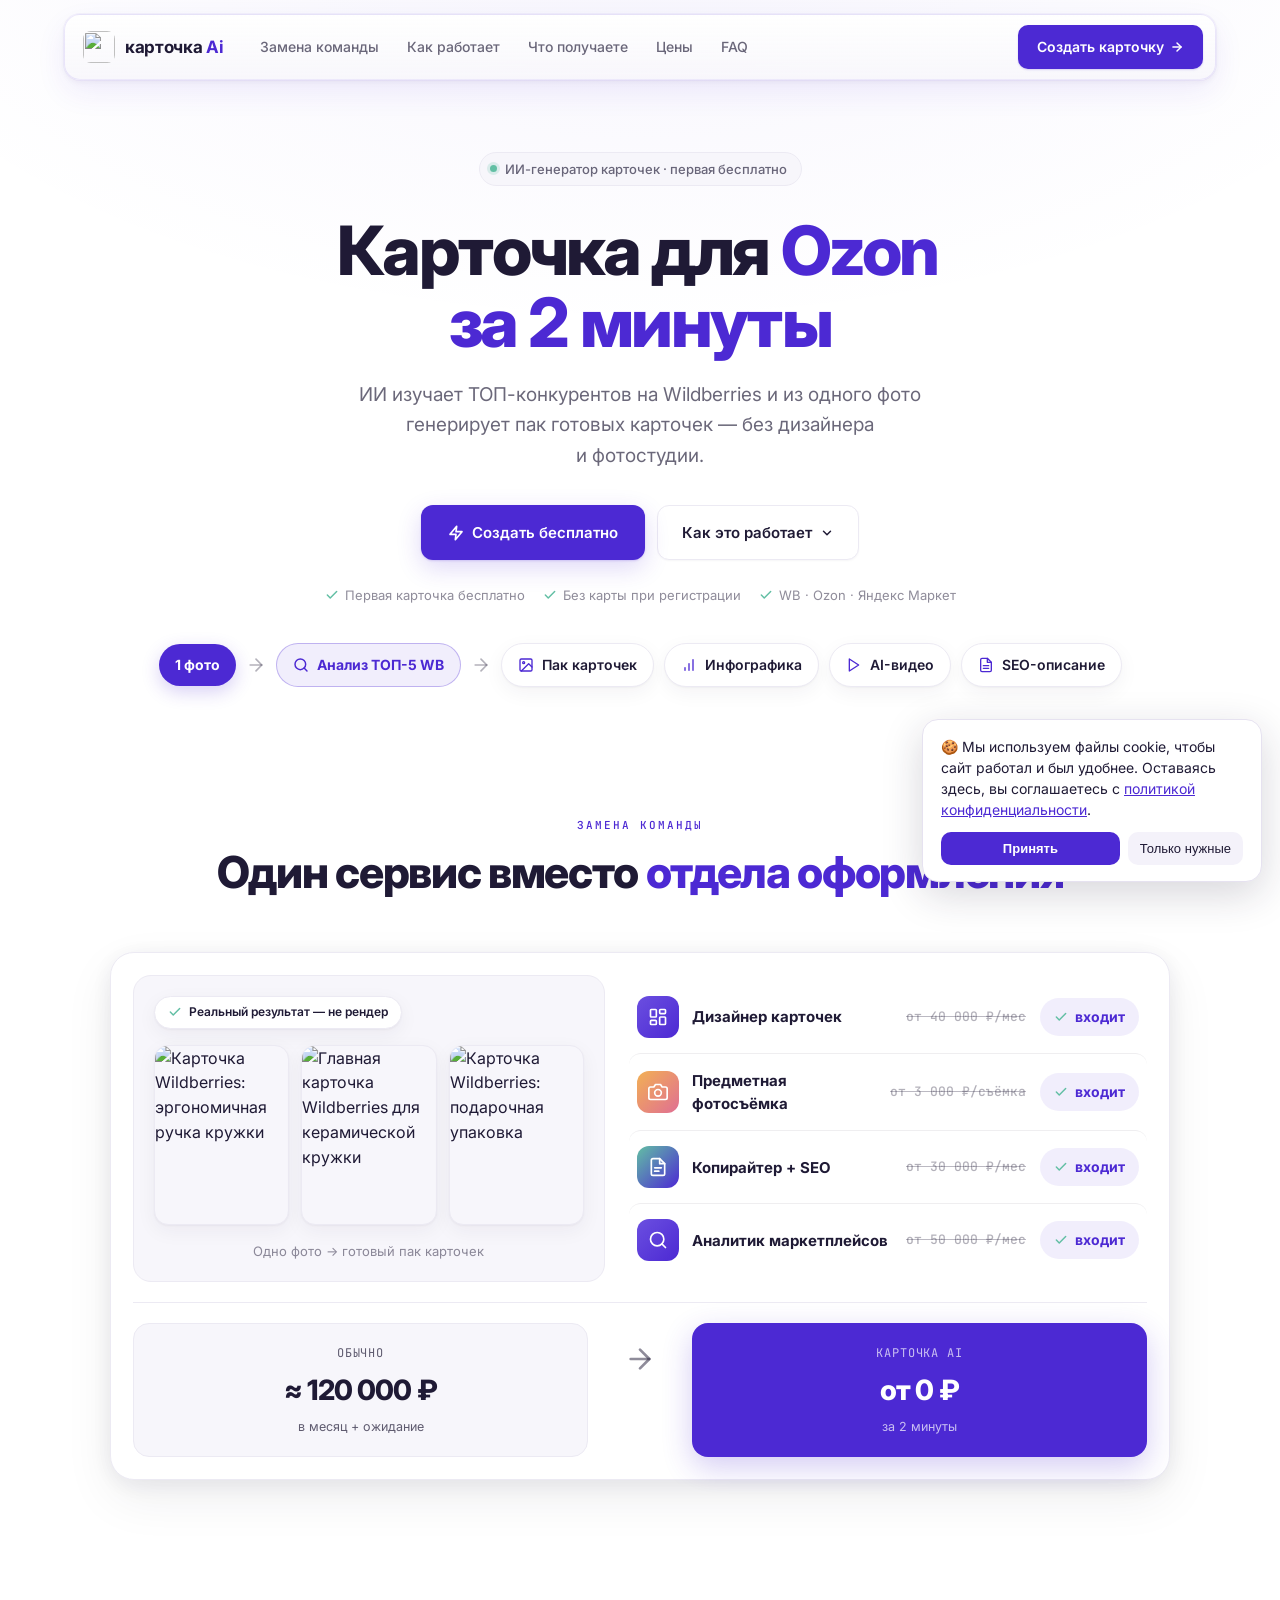
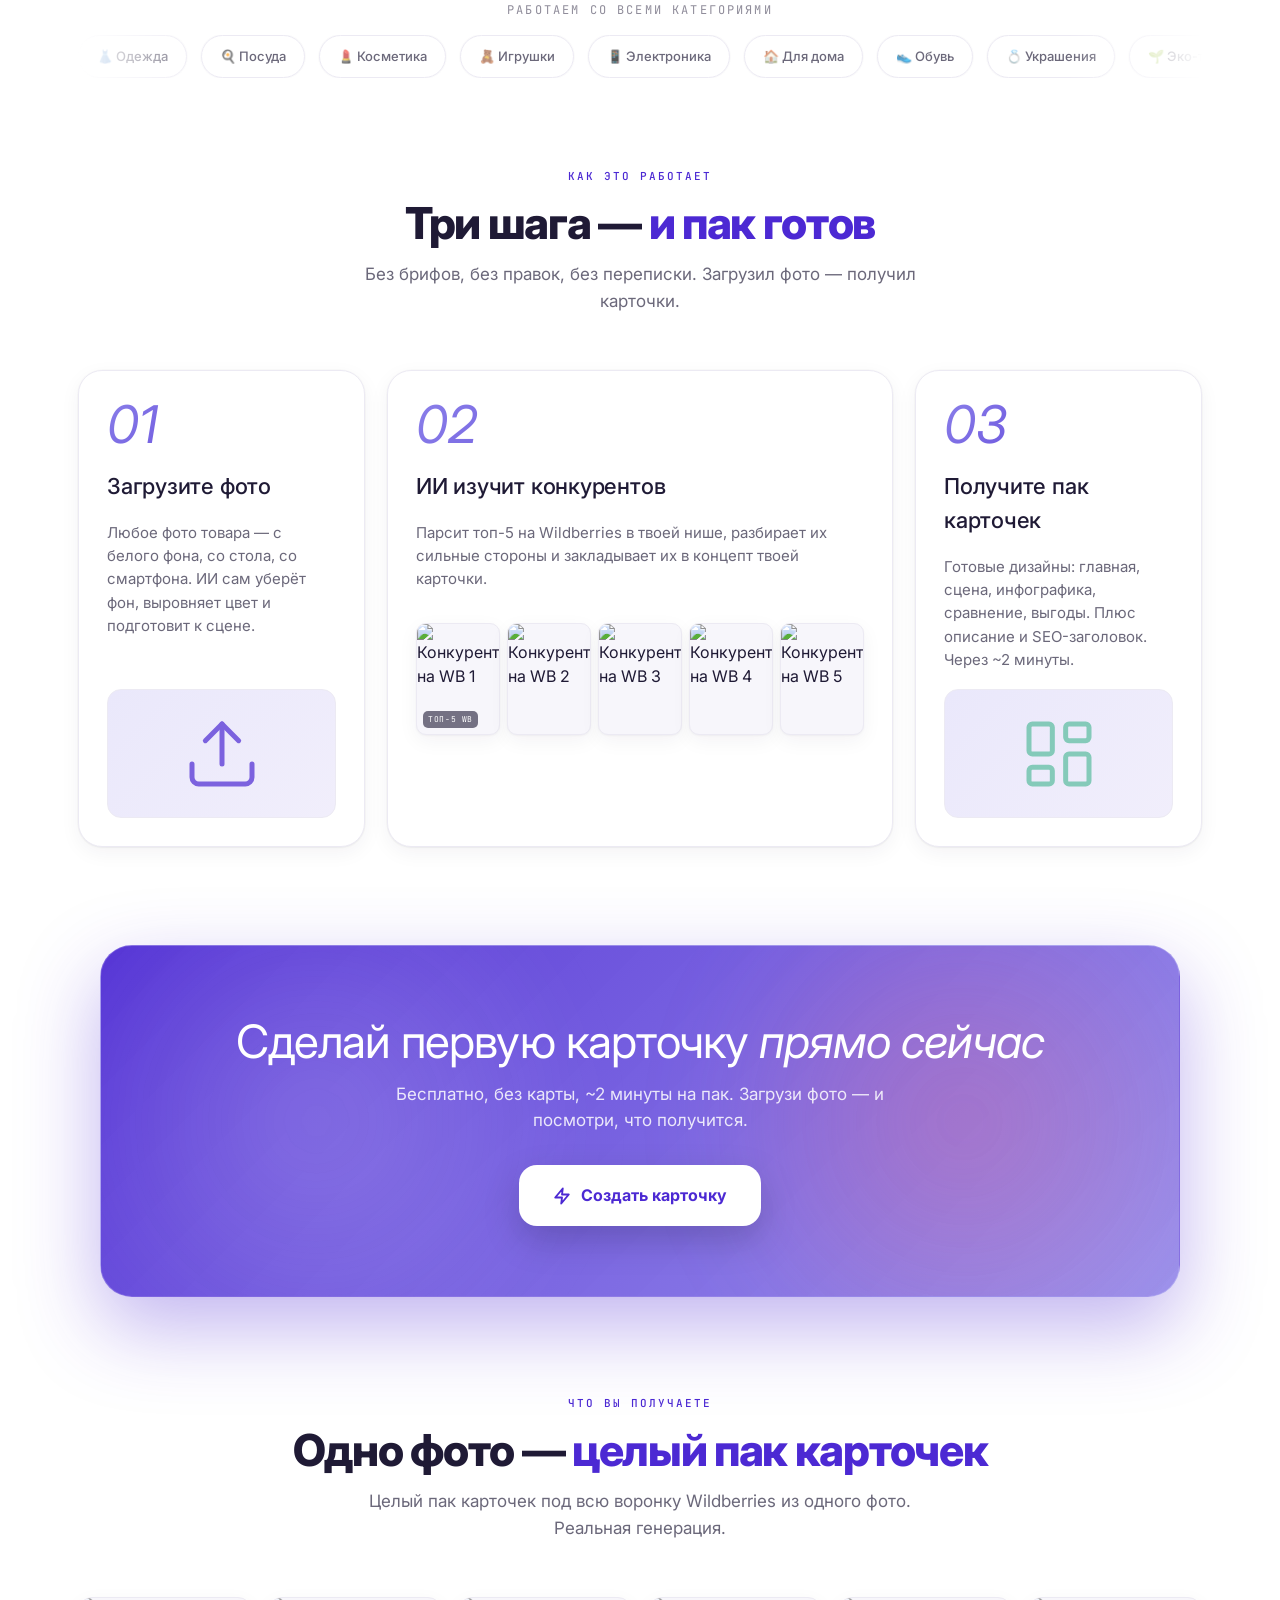
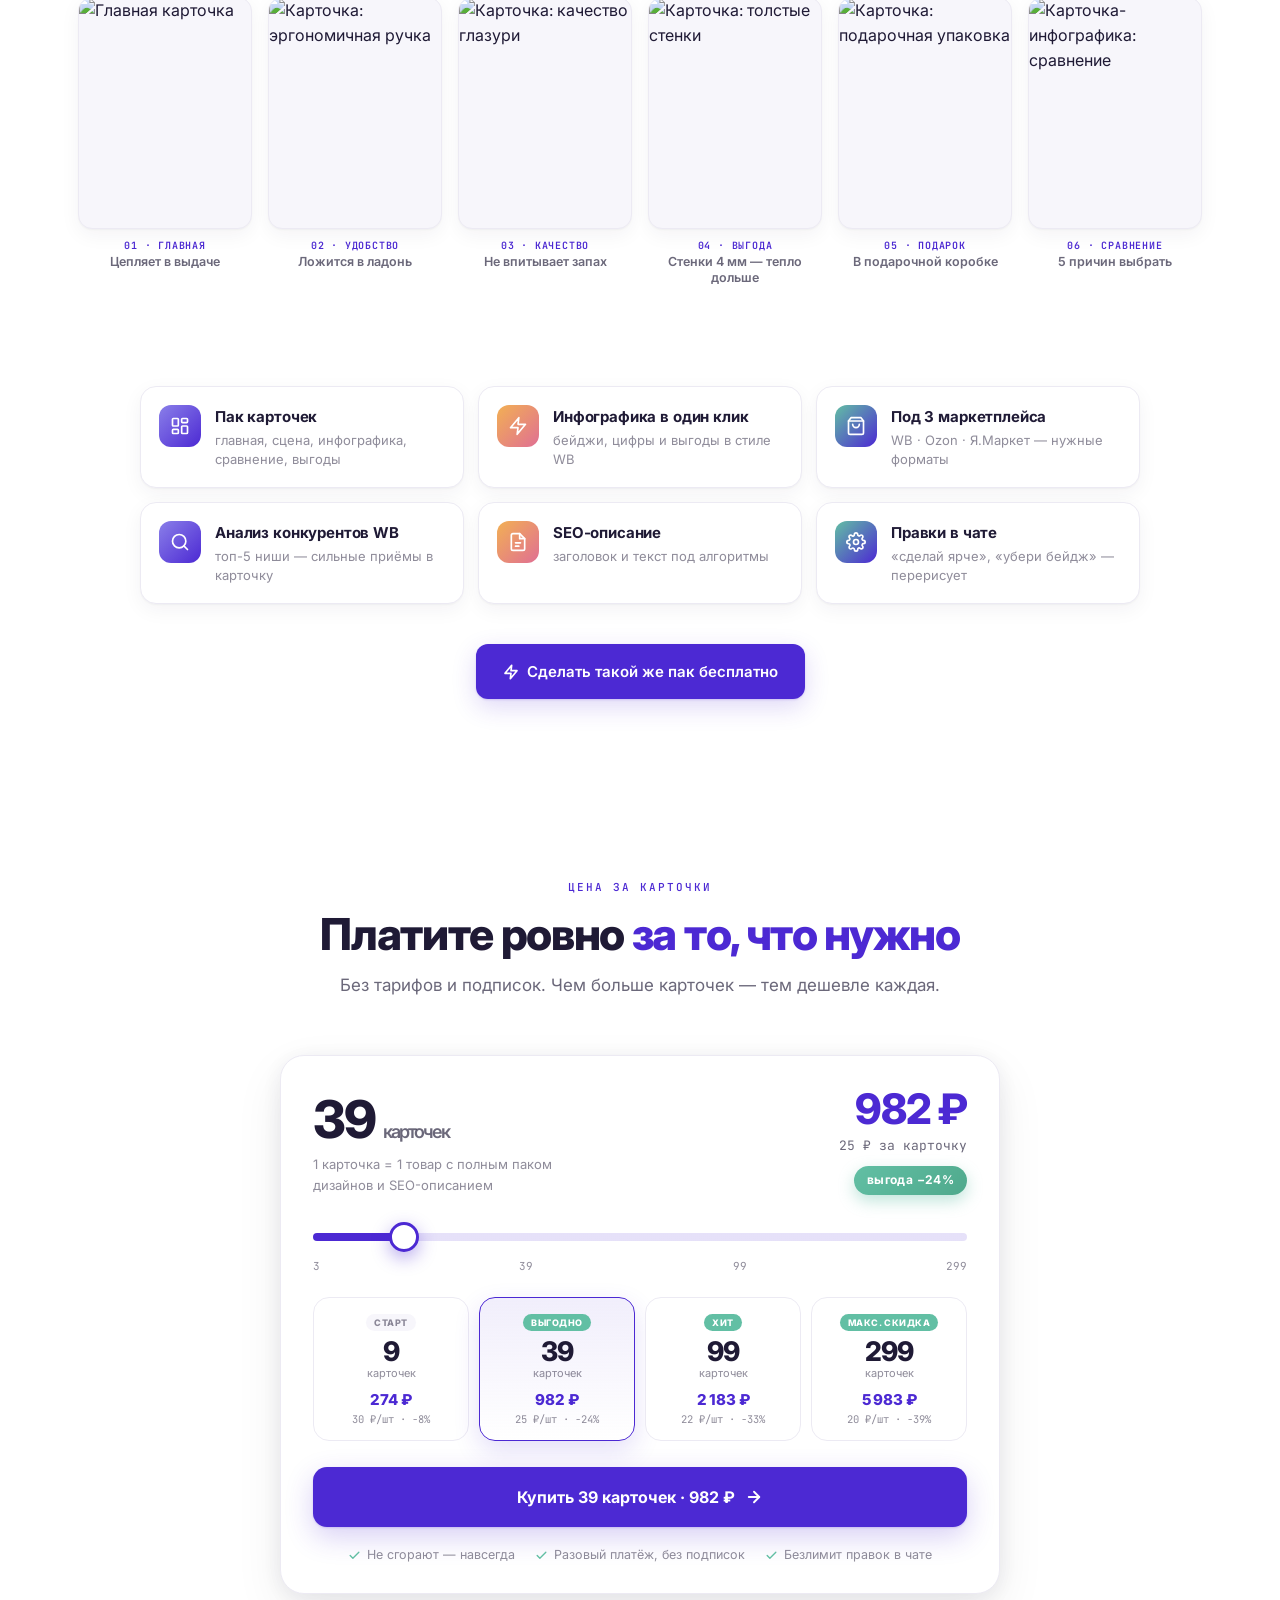
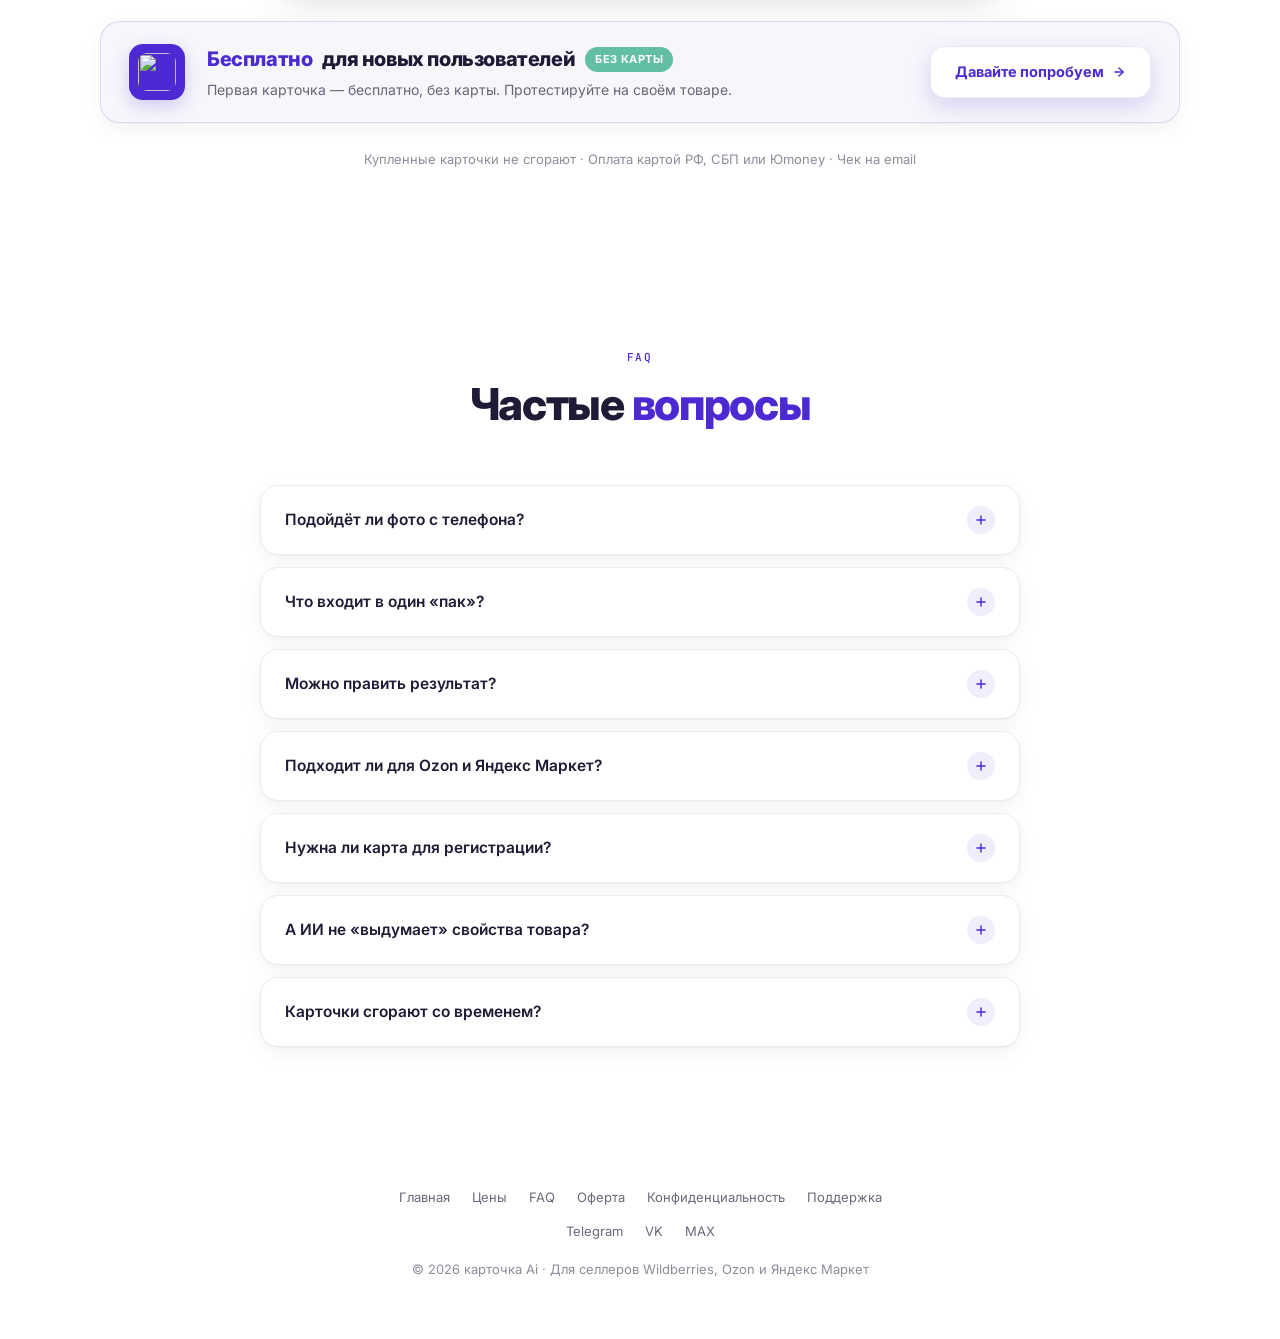
==== site/static/landing.html @ 29c5df1d "карточка Ai — AI-генератор карточек для маркетплейсов Портфолио-версия: FastAPI-бэкенд, LLM-конвейер" ====
﻿<!DOCTYPE html>
<html lang="ru">
<head>
<meta charset="UTF-8">
<meta name="viewport" content="width=device-width, initial-scale=1.0, viewport-fit=cover">
<meta name="theme-color" content="#4C29D3">
<meta name="format-detection" content="telephone=no">

<title>карточка Ai — карточки Wildberries, Ozon и Я.Маркет за 2 минуты | ИИ-генератор</title>
<meta name="description" content="ИИ-генератор карточек товаров для Wildberries, Ozon и Яндекс Маркет. Загрузите фото — получите пак готовых дизайнов с инфографикой, AI-видео и SEO-описанием. Первая бесплатно, без карты.">
<meta name="keywords" content="карточка товара wildberries, генератор карточек wb, ии для маркетплейса, инфографика wildberries, ai карточки ozon, дизайн карточек товара, нейросеть для селлеров, контент для wildberries">
<meta name="author" content="карточка Ai">
<meta name="robots" content="index, follow, max-image-preview:large">
<link rel="canonical" href="https://kartochka.ai/landing">

<!-- Open Graph -->
<meta property="og:type" content="website">
<meta property="og:site_name" content="карточка Ai">
<meta property="og:title" content="Карточки Wildberries за 2 минуты — ИИ-генератор">
<meta property="og:description" content="Загрузите фото товара — получите пак готовых карточек с инфографикой, AI-видео и SEO-описанием. Первая бесплатно.">
<meta property="og:url" content="https://kartochka.ai/landing">
<meta property="og:image" content="https://kartochka.ai/static/og-cover.png">
<meta property="og:image:width" content="1200">
<meta property="og:image:height" content="630">
<meta property="og:locale" content="ru_RU">

<!-- Превью ссылок в Telegram / VK / MAX берётся из Open Graph (выше) -->
<meta property="og:image:alt" content="карточка Ai — карточки для Wildberries за 2 минуты">
<meta name="vk:image" content="https://kartochka.ai/static/og-cover.png">

<!-- Favicon (inline SVG, без отдельного файла) -->
<link rel="icon" type="image/png" href="/static/assets/favicon.png"><link rel="shortcut icon" href="/static/assets/favicon.ico"><link rel="apple-touch-icon" href="/static/assets/logo.png">
<link rel="manifest" href="/static/manifest.json">
<meta name="apple-mobile-web-app-capable" content="yes">
<meta name="apple-mobile-web-app-status-bar-style" content="default">
<meta name="apple-mobile-web-app-title" content="карточка Ai">
<meta name="mobile-web-app-capable" content="yes">

<!-- Schema.org SoftwareApplication -->
<script type="application/ld+json">
{
  "@context": "https://schema.org",
  "@type": "SoftwareApplication",
  "name": "карточка Ai",
  "description": "ИИ-генератор карточек товаров для маркетплейсов Wildberries, Ozon, Яндекс Маркет. Из одного фото — пак готовых дизайнов с инфографикой, AI-видео и SEO-описанием.",
  "url": "https://kartochka.ai/landing",
  "applicationCategory": "BusinessApplication",
  "operatingSystem": "Web",
  "inLanguage": "ru-RU",
  "offers": [
    { "@type": "Offer", "name": "Первая бесплатно", "price": "0", "priceCurrency": "RUB", "description": "1 карточка бесплатно, без карты" },
    { "@type": "Offer", "name": "Карточки (от 10 шт)", "price": "300", "priceCurrency": "RUB", "description": "Произвольное число карточек, 30 ₽ за штуку, разовый платёж, не сгорают" },
    { "@type": "Offer", "name": "Карточки (от 300 шт)", "price": "6000", "priceCurrency": "RUB", "description": "Максимальная скидка — 20 ₽ за карточку, разовый платёж" }
  ],
  "aggregateRating": {
    "@type": "AggregateRating",
    "ratingValue": "4.8",
    "ratingCount": "453"
  }
}
</script>

<!-- Schema.org FAQPage -->
<script type="application/ld+json">
{
  "@context": "https://schema.org",
  "@type": "FAQPage",
  "mainEntity": [
    { "@type": "Question", "name": "Подойдёт ли фото с телефона?",
      "acceptedAnswer": { "@type": "Answer", "text": "Да. Снимок на стол или белый фон — самый частый сценарий. Студийная съёмка не нужна, ИИ сам уберёт фон и подготовит товар к сцене." } },
    { "@type": "Question", "name": "Что входит в один пак?",
      "acceptedAnswer": { "@type": "Answer", "text": "Готовый пак карточек (главная, сцена, инфографика, сравнение, выгоды) + SEO-заголовок + описание под Wildberries." } },
    { "@type": "Question", "name": "Можно править результат?",
      "acceptedAnswer": { "@type": "Answer", "text": "Да, прямо в чате и бесплатно. «Сделай ярче», «измени слоган», «убери бейдж» — бот перегенерирует карточку. Правки не списывают баланс." } },
    { "@type": "Question", "name": "Подходит ли для Ozon и Яндекс Маркет?",
      "acceptedAnswer": { "@type": "Answer", "text": "Да. Размер карточек универсальный (1080×1440), Ozon и Я.Маркет принимают тот же формат. Описание адаптируется под маркетплейс." } },
    { "@type": "Question", "name": "Нужна ли карта для регистрации?",
      "acceptedAnswer": { "@type": "Answer", "text": "Нет. Первая карточка бесплатно — только email. Карта понадобится, только если решите докупить карточки." } },
    { "@type": "Question", "name": "А ИИ не выдумает свойства товара?",
      "acceptedAnswer": { "@type": "Answer", "text": "Нет. По умолчанию мы используем только то, что вы указали (материал, объём, размер). Если хочется — добавьте описание текстом." } },
    { "@type": "Question", "name": "Есть ли подписка и автосписания?",
      "acceptedAnswer": { "@type": "Answer", "text": "Нет. Только разовые покупки карточек — без подписок и автосписаний. Купленные карточки не сгорают и остаются навсегда." } }
  ]
}
</script>

<!-- Schema.org Organization + WebSite -->
<script type="application/ld+json">
{
  "@context": "https://schema.org",
  "@type": "Organization",
  "name": "карточка Ai",
  "url": "https://kartochka.ai/",
  "logo": "https://kartochka.ai/static/assets/logo.png",
  "description": "ИИ-генератор карточек товаров для маркетплейсов Wildberries, Ozon и Яндекс Маркет.",
  "sameAs": ["https://t.me/kartochka_ai", "https://vk.com/kartochka_ai", "https://max.ru/kartochka_ai"]
}
</script>
<script type="application/ld+json">
{
  "@context": "https://schema.org",
  "@type": "WebSite",
  "name": "карточка Ai",
  "url": "https://kartochka.ai/",
  "inLanguage": "ru-RU",
  "potentialAction": {
    "@type": "SearchAction",
    "target": "https://kartochka.ai/?q={search_term_string}",
    "query-input": "required name=search_term_string"
  }
}
</script>
<script type="application/ld+json">
{
  "@context": "https://schema.org",
  "@type": "BreadcrumbList",
  "itemListElement": [
    { "@type": "ListItem", "position": 1, "name": "Главная", "item": "https://kartochka.ai/" },
    { "@type": "ListItem", "position": 2, "name": "О сервисе и цены", "item": "https://kartochka.ai/landing" }
  ]
}
</script>

<link rel="preconnect" href="https://fonts.googleapis.com">
<link rel="preconnect" href="https://fonts.gstatic.com" crossorigin>
<link href="https://fonts.googleapis.com/css2?family=Fraunces:ital,wght@0,400;0,500;0,600;1,400;1,500&family=Inter:wght@400;500;600;700;800&family=JetBrains+Mono:wght@400;500&display=swap" rel="stylesheet">
<style>
  :root {
    /* Clean minimal foundation — white canvas, violet brand kept as accent only */
    --bg-base: #FFFFFF;
    --bg-soft: #F7F6FB;          /* alternating section tint */
    --c-violet-deep: #4C29D3;
    --c-violet-soft: #8A7FE9;
    --c-rose: #E06F93;
    --c-mint: #62BFA4;
    --c-amber: #F2B054;

    /* "glass-*" tokens kept by name so existing rules still resolve,
       but now they are clean opaque surfaces on a white page */
    --glass-1: #F7F6FB;
    --glass-2: #FFFFFF;
    --glass-3: #FFFFFF;
    --glass-4: #FFFFFF;
    --glass-border: #ECEAF3;
    --glass-border-bright: #E3E0EE;

    --text: #1F1A35;
    --text-muted: rgba(31, 26, 53, 0.66);
    --text-dim: rgba(31, 26, 53, 0.50);
    --text-very-dim: rgba(31, 26, 53, 0.34);

    --accent: #4C29D3;
    --accent-bright: #6B4FE0;
    --accent-soft: #8A7FE9;
    --accent-glass: rgba(76, 41, 211, 0.08);

    /* Tight, neutral shadows — no glassy inner glow */
    --shadow-glass: 0 1px 2px rgba(31, 26, 53, 0.04), 0 6px 20px rgba(31, 26, 53, 0.05);
    --shadow-glass-strong: 0 4px 24px rgba(31, 26, 53, 0.08), 0 18px 50px rgba(31, 26, 53, 0.07);
    --inner-light: 0 0 0 1px rgba(31, 26, 53, 0.02);

    --font-display: 'Inter', system-ui, -apple-system, sans-serif;
    --font-body: 'Inter', system-ui, -apple-system, sans-serif;
    --font-mono: 'JetBrains Mono', ui-monospace, monospace;
  }

  * { box-sizing: border-box; margin: 0; padding: 0; }

  html { scroll-behavior: smooth; }

  body {
    background: var(--bg-base);
    color: var(--text);
    font-family: var(--font-body);
    font-size: 16px;
    line-height: 1.55;
    -webkit-font-smoothing: antialiased;
    overflow-x: hidden;
  }

  /* ============ Decorative blobs (same as app) ============ */
  .bg-canvas {
    position: fixed; inset: 0; z-index: 0; overflow: hidden; pointer-events: none;
    background:
      radial-gradient(ellipse 1200px 600px at 50% -10%, rgba(76, 41, 211, 0.05) 0%, transparent 70%),
      var(--bg-base);
  }
  /* Decorative blobs removed for the clean minimal look */
  .blob { display: none; }

  @keyframes float1 { 0%,100%{transform:translate(0,0) scale(1);} 50%{transform:translate(80px,60px) scale(1.1);} }
  @keyframes float2 { 0%,100%{transform:translate(0,0) scale(1);} 50%{transform:translate(-60px,80px) scale(0.95);} }
  @keyframes float3 { 0%,100%{transform:translate(0,0) scale(1);} 50%{transform:translate(-100px,-60px) scale(1.05);} }
  @keyframes float4 { 0%,100%{transform:translate(0,0) scale(1);} 50%{transform:translate(70px,-50px) scale(1.1);} }
  @keyframes float5 { 0%,100%{transform:translate(0,0) scale(1);} 50%{transform:translate(-50px,70px) scale(0.9);} }

  /* ============ Layout primitives ============ */
  .wrap { position: relative; z-index: 2; }
  .container { max-width: 1180px; margin: 0 auto; padding: 0 28px; }

  /* ============ Nav ============ */
  .nav {
    position: sticky; top: 14px; z-index: 50;
    margin: 14px auto 0; max-width: 1180px; padding: 0 14px;
    transition: top 240ms ease;
  }
  .nav-inner {
    background: linear-gradient(180deg, rgba(255,255,255,0.92), rgba(247,246,251,0.86));
    backdrop-filter: blur(18px) saturate(170%);
    -webkit-backdrop-filter: blur(18px) saturate(170%);
    border: 1px solid rgba(76, 41, 211, 0.10);
    border-radius: 16px;
    padding: 10px 12px 10px 18px;
    display: flex; align-items: center; gap: 16px;
    position: relative;
    box-shadow:
      0 0 0 1px rgba(76, 41, 211, 0.04),
      0 2px 6px rgba(31, 26, 53, 0.05),
      0 12px 30px rgba(76, 41, 211, 0.08);
    transition: box-shadow 240ms ease, background 240ms ease, border-color 240ms ease;
  }
  /* Уплотнение при скролле — хедер становится заметнее */
  .nav.scrolled { top: 10px; }
  .nav.scrolled .nav-inner {
    background: rgba(255, 255, 255, 0.94);
    border-color: rgba(76, 41, 211, 0.14);
    box-shadow:
      0 0 0 1px rgba(76, 41, 211, 0.05),
      0 4px 10px rgba(31, 26, 53, 0.07),
      0 16px 40px rgba(76, 41, 211, 0.12);
  }
  .nav-logo {
    font-family: var(--font-display);
    font-size: 17px; font-weight: 700;
    color: var(--text);
    letter-spacing: -0.02em;
  }
  .nav-logo em { font-style: normal; color: var(--accent); }
  .nav-links { display: flex; gap: 2px; margin-left: 8px; }
  .nav-link {
    padding: 8px 13px; border-radius: 9px;
    font-size: 14px; font-weight: 500; color: var(--text-muted);
    text-decoration: none; transition: all 160ms;
  }
  .nav-link:hover { color: var(--text); background: var(--bg-soft); }
  .nav-spacer { flex: 1; }
  .nav-cta {
    padding: 10px 18px; border-radius: 10px;
    background: var(--accent);
    color: white; font-weight: 600; font-size: 14px;
    text-decoration: none;
    border: 1px solid transparent;
    box-shadow: 0 1px 2px rgba(76, 41, 211, 0.20);
    transition: all 180ms;
    display: inline-flex; align-items: center; gap: 6px;
  }
  .nav-cta:hover { background: var(--accent-bright); transform: translateY(-1px); box-shadow: 0 6px 18px rgba(76, 41, 211, 0.28); }

  /* Бургер — только на мобиле */
  .nav-burger {
    display: none; flex: 0 0 auto;
    width: 40px; height: 40px; border-radius: 10px;
    background: #fff; border: 1px solid var(--glass-border);
    flex-direction: column; align-items: center; justify-content: center; gap: 4px;
    cursor: pointer; padding: 0;
  }
  .nav-burger span { display: block; width: 18px; height: 2px; border-radius: 2px; background: var(--text);
    transition: transform 220ms ease, opacity 180ms ease; }
  .nav.open .nav-burger span:nth-child(1) { transform: translateY(6px) rotate(45deg); }
  .nav.open .nav-burger span:nth-child(2) { opacity: 0; }
  .nav.open .nav-burger span:nth-child(3) { transform: translateY(-6px) rotate(-45deg); }

  @media (max-width: 860px) {
    .nav-burger { display: inline-flex; }
    .nav-links {
      position: absolute; top: calc(100% + 8px); left: 0; right: 0;
      flex-direction: column; gap: 2px; margin-left: 0;
      background: #fff; border: 1px solid var(--glass-border); border-radius: 14px;
      padding: 8px; box-shadow: var(--shadow-glass-strong);
      opacity: 0; visibility: hidden; transform: translateY(-8px);
      transition: opacity 180ms ease, transform 180ms ease, visibility 180ms ease;
    }
    .nav.open .nav-links { opacity: 1; visibility: visible; transform: translateY(0); }
    .nav-link { padding: 12px 14px; border-radius: 10px; font-size: 15px; }
    .nav-link:hover { background: var(--bg-soft); }
  }

  /* ============ Hero ============ */
  .hero {
    padding: 72px 0 40px;
    text-align: center;
  }
  .hero-eyebrow {
    display: inline-flex; align-items: center; gap: 8px;
    padding: 6px 14px 6px 10px; border-radius: 100px;
    background: var(--bg-soft); border: 1px solid var(--glass-border);
    font-size: 13px; font-weight: 500;
    color: var(--text-muted);
    letter-spacing: 0; text-transform: none;
    margin-bottom: 28px;
  }
  .hero-eyebrow-dot {
    width: 7px; height: 7px; border-radius: 50%; background: var(--c-mint);
    box-shadow: 0 0 0 3px rgba(98, 191, 164, 0.20);
    animation: livePulse 1.6s ease-in-out infinite;
  }
  @keyframes livePulse {
    0%,100% { box-shadow: 0 0 0 3px rgba(98, 191, 164, 0.20); }
    50% { box-shadow: 0 0 0 6px rgba(98, 191, 164, 0.05); }
  }
  .hero-title {
    font-family: var(--font-display);
    font-weight: 800;
    font-size: clamp(38px, 5.5vw, 68px);
    line-height: 1.06;
    letter-spacing: -0.035em;
    color: var(--text);
    margin-bottom: 22px;
  }
  .hero-title em {
    font-style: normal;
    color: var(--accent);
  }
  .hero-sub {
    font-size: clamp(16px, 1.5vw, 19px);
    line-height: 1.6;
    color: var(--text-muted); max-width: 600px;
    margin: 0 auto 34px;
  }
  .hero-cta-row {
    display: flex; gap: 12px; justify-content: center; flex-wrap: wrap;
    margin-bottom: 24px;
  }
  .btn-primary {
    padding: 15px 26px; border-radius: 12px;
    background: var(--accent);
    color: white; font-weight: 600; font-size: 15px;
    text-decoration: none;
    border: 1px solid transparent;
    box-shadow: 0 1px 2px rgba(76, 41, 211, 0.18), 0 8px 24px rgba(76, 41, 211, 0.18);
    transition: all 180ms;
    display: inline-flex; align-items: center; gap: 8px;
  }
  .btn-primary:hover { background: var(--accent-bright); transform: translateY(-2px); box-shadow: 0 4px 8px rgba(76, 41, 211, 0.22), 0 14px 34px rgba(76, 41, 211, 0.26); }
  .btn-secondary {
    padding: 15px 24px; border-radius: 12px;
    background: #FFFFFF; color: var(--text);
    font-weight: 600; font-size: 15px;
    text-decoration: none;
    border: 1px solid var(--glass-border);
    box-shadow: 0 1px 2px rgba(31, 26, 53, 0.04);
    transition: all 180ms;
    display: inline-flex; align-items: center; gap: 8px;
  }
  .btn-secondary:hover { border-color: var(--glass-border-bright); background: var(--bg-soft); transform: translateY(-1px); }
  .hero-trust {
    font-size: 13px; color: var(--text-dim);
    display: inline-flex; align-items: center; gap: 18px; flex-wrap: wrap; justify-content: center;
  }
  .hero-trust-item { display: inline-flex; align-items: center; gap: 6px; }
  .hero-trust-item svg { color: var(--c-mint); }

  /* Hero deliverables — инфографика «1 фото → результаты» */
  .hero-deliver {
    margin-top: 34px;
    display: flex; flex-wrap: wrap; gap: 10px;
    align-items: center; justify-content: center;
  }
  .hd-photo {
    display: inline-flex; align-items: center;
    padding: 10px 16px; border-radius: 100px;
    background: var(--accent); color: #fff;
    font-size: 14px; font-weight: 700;
    box-shadow: 0 6px 18px rgba(76,41,211,0.22);
  }
  .hd-flow { color: var(--text-very-dim); flex: 0 0 auto; }
  .hd-chip {
    display: inline-flex; align-items: center; gap: 8px;
    padding: 10px 16px; border-radius: 100px;
    background: #fff; border: 1px solid var(--glass-border);
    box-shadow: var(--shadow-glass);
    font-size: 14px; font-weight: 600; color: var(--text);
  }
  .hd-chip svg { color: var(--accent); }
  /* Выделенный шаг — анализ конкурентов (ключевая фича) */
  .hd-step {
    display: inline-flex; align-items: center; gap: 8px;
    padding: 10px 16px; border-radius: 100px;
    background: var(--accent-glass); border: 1.5px solid rgba(76,41,211,0.30);
    color: var(--accent); font-size: 14px; font-weight: 700;
  }
  .hd-step svg { color: var(--accent); }
  @media (max-width: 620px) { .hd-flow { display: none; } }

  /* ============ Hero visual ============ */
  .hero-visual {
    margin-top: 56px; position: relative;
    max-width: 880px; margin-left: auto; margin-right: auto;
  }
  .hero-card-stack {
    position: relative;
    display: grid; grid-template-columns: repeat(3, 1fr); gap: 16px;
    padding: 22px;
    background: var(--glass-3);
    border: 1px solid var(--glass-border);
    border-radius: 28px;
    backdrop-filter: blur(24px) saturate(180%);
    box-shadow: var(--shadow-glass-strong), var(--inner-light);
  }
  .hero-card-mini {
    aspect-ratio: 3/4;
    border-radius: 16px;
    background: linear-gradient(135deg, rgba(255,255,255,0.6), rgba(255,255,255,0.25));
    border: 1px solid var(--glass-border);
    overflow: hidden; position: relative;
    display: flex; flex-direction: column; padding: 14px;
    box-shadow: var(--inner-light);
  }
  .hero-card-mini::before {
    content: ''; position: absolute; inset: 0;
    background: radial-gradient(circle at 50% 30%, rgba(138, 127, 233, 0.35), transparent 60%);
  }
  .hero-card-mini:nth-child(2)::before {
    background: radial-gradient(circle at 50% 30%, rgba(224, 111, 147, 0.32), transparent 60%);
  }
  .hero-card-mini:nth-child(3)::before {
    background: radial-gradient(circle at 50% 30%, rgba(98, 191, 164, 0.32), transparent 60%);
  }
  .hero-card-illust {
    flex: 1; display: flex; align-items: center; justify-content: center;
    position: relative; z-index: 1;
  }
  .hero-card-illust svg { width: 70%; height: auto; opacity: 0.9; }
  .hero-card-foot {
    position: relative; z-index: 1;
    display: flex; flex-direction: column; gap: 6px;
  }
  .hero-card-bar { height: 6px; border-radius: 3px; background: rgba(31, 26, 53, 0.18); }
  .hero-card-bar.short { width: 60%; }
  .hero-card-badge {
    position: absolute; top: 12px; right: 12px; z-index: 2;
    background: var(--accent); color: white;
    font-size: 9px; font-weight: 700; letter-spacing: 0.06em;
    padding: 3px 7px; border-radius: 6px;
    text-transform: uppercase;
  }

  /* ============ Section frame ============ */
  .section { padding: 90px 0; position: relative; }
  .section-head { text-align: center; margin-bottom: 56px; }
  .section-eyebrow {
    font-family: var(--font-mono);
    font-size: 11px; font-weight: 500;
    color: var(--accent); letter-spacing: 0.18em;
    text-transform: uppercase; margin-bottom: 14px;
  }
  .section-title {
    font-family: var(--font-display); font-weight: 800;
    font-size: clamp(28px, 3.6vw, 44px);
    letter-spacing: -0.03em; line-height: 1.1;
    color: var(--text);
  }
  .section-title em {
    font-style: normal;
    color: var(--accent);
  }
  .section-sub {
    margin-top: 14px; font-size: 17px; color: var(--text-muted);
    max-width: 620px; margin-left: auto; margin-right: auto;
  }

  /* ============ How it works (3 steps) ============ */
  .how-grid {
    display: grid; grid-template-columns: repeat(3, 1fr); gap: 22px;
  }
  @media (max-width: 880px) { .how-grid { grid-template-columns: 1fr; } }

  .how-card {
    background: var(--glass-3);
    border: 1px solid var(--glass-border);
    backdrop-filter: blur(24px) saturate(180%);
    border-radius: 24px;
    padding: 28px;
    box-shadow: var(--shadow-glass), var(--inner-light);
    transition: all 220ms;
    display: flex; flex-direction: column; gap: 18px;
  }
  .how-card:hover { transform: translateY(-3px); box-shadow: var(--shadow-glass-strong), var(--inner-light); }
  .how-card-num {
    font-family: var(--font-display); font-style: italic;
    font-size: 52px; line-height: 1; font-weight: 400;
    background: linear-gradient(135deg, var(--c-violet-soft), var(--c-violet-deep));
    -webkit-background-clip: text; background-clip: text; color: transparent;
  }
  .how-card-title {
    font-family: var(--font-display); font-weight: 500;
    font-size: 22px; color: var(--text);
    letter-spacing: -0.01em;
  }
  .how-card-text { font-size: 15px; color: var(--text-muted); line-height: 1.55; }
  .how-card-visual {
    margin-top: auto;
    aspect-ratio: 16/9;
    border-radius: 14px;
    background: linear-gradient(135deg, rgba(138, 127, 233, 0.18), rgba(76, 41, 211, 0.08));
    border: 1px solid var(--glass-border);
    display: flex; align-items: center; justify-content: center;
  }

  /* ============ Before/After gallery ============ */
  .ba-grid {
    display: grid; grid-template-columns: repeat(3, 1fr); gap: 22px;
  }
  @media (max-width: 880px) { .ba-grid { grid-template-columns: 1fr; } }

  .ba-card {
    background: var(--glass-3);
    border: 1px solid var(--glass-border);
    backdrop-filter: blur(24px);
    border-radius: 22px;
    overflow: hidden;
    box-shadow: var(--shadow-glass);
  }
  .ba-slider {
    position: relative; aspect-ratio: 4/5; overflow: hidden;
    cursor: ew-resize; user-select: none; touch-action: none;
  }
  .ba-side { position: absolute; inset: 0; display: flex; align-items: center; justify-content: center; }
  .ba-side-before {
    background: linear-gradient(135deg, #E0DDEC, #C9C4DB);
  }
  .ba-side-after {
    clip-path: inset(0 0 0 50%);
    transition: clip-path 50ms linear;
  }
  .ba-side-after.violet { background: linear-gradient(135deg, #8A7FE9, #4C29D3); }
  .ba-side-after.rose   { background: linear-gradient(135deg, #F2B054, #E06F93); }
  .ba-side-after.mint   { background: linear-gradient(135deg, #62BFA4, #4C29D3); }
  .ba-illust svg { width: 60%; height: auto; }
  .ba-divider {
    position: absolute; top: 0; bottom: 0; left: 50%;
    width: 2px; background: white; box-shadow: 0 0 0 1px rgba(76,41,211,0.25);
    transition: left 50ms linear;
    pointer-events: none;
  }
  .ba-handle {
    position: absolute; top: 50%; left: 50%;
    transform: translate(-50%, -50%);
    width: 40px; height: 40px; border-radius: 50%;
    background: white;
    border: 1px solid var(--glass-border);
    box-shadow: 0 6px 20px rgba(60,50,110,0.25);
    display: flex; align-items: center; justify-content: center;
    color: var(--accent);
    transition: left 50ms linear;
    pointer-events: none;
  }
  .ba-label {
    position: absolute; top: 12px;
    background: rgba(31, 26, 53, 0.55);
    color: white; padding: 4px 10px; border-radius: 8px;
    font-size: 11px; font-weight: 600;
    letter-spacing: 0.06em; text-transform: uppercase;
    backdrop-filter: blur(8px);
    pointer-events: none;
  }
  .ba-label-before { left: 12px; }
  .ba-label-after  { right: 12px; }
  .ba-foot {
    padding: 16px 18px;
    display: flex; justify-content: space-between; align-items: center;
    border-top: 1px solid rgba(60,50,110,0.06);
  }
  .ba-cat { font-size: 13px; font-weight: 600; color: var(--text); }
  .ba-time { font-size: 12px; color: var(--text-dim); font-family: var(--font-mono); }

  /* ============ Feature grid ============ */
  .feat-grid {
    display: grid; grid-template-columns: repeat(3, 1fr); gap: 22px;
  }
  @media (max-width: 880px) { .feat-grid { grid-template-columns: 1fr; } }

  .feat-card {
    background: var(--glass-3);
    border: 1px solid var(--glass-border);
    backdrop-filter: blur(24px);
    border-radius: 22px;
    padding: 30px;
    box-shadow: var(--shadow-glass), var(--inner-light);
    transition: all 220ms;
    position: relative; overflow: hidden;
  }
  .feat-card:hover { transform: translateY(-3px); box-shadow: var(--shadow-glass-strong), var(--inner-light); }
  .feat-card::before {
    content: ''; position: absolute; top: -40px; right: -40px;
    width: 140px; height: 140px; border-radius: 50%;
    filter: blur(40px); opacity: 0.5;
  }
  .feat-card.violet::before { background: var(--c-violet-soft); }
  .feat-card.rose::before   { background: var(--c-rose); }
  .feat-card.mint::before   { background: var(--c-mint); }
  .feat-icon {
    width: 52px; height: 52px; border-radius: 16px;
    display: inline-flex; align-items: center; justify-content: center;
    margin-bottom: 18px; position: relative; z-index: 1;
    color: white;
  }
  .feat-icon.violet { background: linear-gradient(135deg, var(--c-violet-soft), var(--c-violet-deep)); }
  .feat-icon.rose   { background: linear-gradient(135deg, var(--c-amber), var(--c-rose)); }
  .feat-icon.mint   { background: linear-gradient(135deg, var(--c-mint), var(--c-violet-deep)); }
  .feat-title {
    font-family: var(--font-display); font-weight: 500;
    font-size: 22px; letter-spacing: -0.01em;
    color: var(--text); margin-bottom: 10px;
    position: relative; z-index: 1;
  }
  .feat-text {
    font-size: 14.5px; color: var(--text-muted); line-height: 1.6;
    position: relative; z-index: 1;
  }
  .feat-tag {
    display: inline-flex; align-items: center; gap: 4px;
    margin-top: 14px;
    font-size: 11px; font-weight: 600;
    padding: 3px 10px; border-radius: 100px;
    background: var(--accent-glass); color: var(--accent);
    letter-spacing: 0.05em; text-transform: uppercase;
    position: relative; z-index: 1;
  }
  /* иллюстрация-баннер в шапке карточки возможностей */
  .feat-illust {
    position: relative; z-index: 1;
    margin: -30px -30px 22px;
    height: 132px;
    border-radius: 22px 22px 0 0;
    overflow: hidden;
    border-bottom: 1px solid var(--glass-border);
  }
  .feat-illust svg { width: 100%; height: 100%; display: block; }
  .feat-illust.violet { background: linear-gradient(135deg, rgba(138,127,233,0.22), rgba(76,41,211,0.06)); }
  .feat-illust.rose   { background: linear-gradient(135deg, rgba(242,176,84,0.18), rgba(224,111,147,0.14)); }
  .feat-illust.mint   { background: linear-gradient(135deg, rgba(98,191,164,0.22), rgba(76,41,211,0.06)); }
  .feat-card:hover .feat-illust svg { transform: translateY(-2px); transition: transform 300ms ease; }

  /* ============ Comparison (illustration-driven, minimal text) ============ */
  .cmpx { position: relative; max-width: 820px; margin: 0 auto;
    background: #FFFFFF; border: 1px solid var(--glass-border);
    border-radius: 24px; padding: 8px 28px 28px; box-shadow: var(--shadow-glass-strong);
    overflow: hidden; }
  .cmpx-grid { position: relative; z-index: 1; }
  .cmpx-head, .cmpx-row, .cmpx-foot { display: grid; grid-template-columns: 1fr 84px 1fr; align-items: center; gap: 10px; }
  .cmpx-head { padding: 18px 0 16px; border-bottom: 1px solid rgba(60,50,110,0.08); }
  .cmpx-h-them { text-align: right; font-weight: 700; font-size: 13px; color: var(--text-dim);
    text-transform: uppercase; letter-spacing: 0.06em; }
  .cmpx-h-us { font-weight: 800; font-size: 16px; letter-spacing: -0.01em; color: var(--accent); }
  .cmpx-h-vs { justify-self: center; width: 38px; height: 38px; border-radius: 50%;
    background: var(--bg-soft); border: 1px solid var(--glass-border); color: var(--text-dim);
    display: flex; align-items: center; justify-content: center; font-family: var(--font-body);
    font-style: normal; font-weight: 700; font-size: 13px; }
  .cmpx-row { padding: 16px 0; border-bottom: 1px solid rgba(60,50,110,0.06); }
  .cmpx-row:last-of-type { border-bottom: none; }
  .cmpx-them-v { text-align: right; font-size: 15px; color: var(--text-dim); text-decoration: line-through; text-decoration-color: rgba(31,26,53,0.22); }
  .cmpx-us-v { font-size: 16.5px; font-weight: 800; letter-spacing: -0.01em;
    display: flex; align-items: center; gap: 8px; color: var(--accent); }
  .cmpx-us-v .pill { color: #fff; font-size: 9.5px; font-weight: 800;
    background: var(--c-mint); padding: 2px 7px; border-radius: 100px; letter-spacing: 0.03em; }
  .cmpx-ic { justify-self: center; width: 48px; height: 48px; border-radius: 14px;
    background: var(--accent-glass);
    border: 1px solid rgba(76,41,211,0.12); color: var(--accent);
    display: flex; align-items: center; justify-content: center; }
  .cmpx-foot { margin-top: 14px; padding-top: 18px; border-top: 1px solid var(--glass-border); }
  .cmpx-foot .them { text-align: right; font-size: 12px; color: var(--text-dim); }
  .cmpx-foot .them b { display: block; font-family: var(--font-display); font-size: 21px; color: var(--text-dim); font-weight: 700; text-decoration: line-through; text-decoration-color: rgba(31,26,53,0.22); }
  .cmpx-foot .us { font-size: 12px; color: var(--text-muted); }
  .cmpx-foot .us b { display: block; font-family: var(--font-display); font-size: 24px; font-weight: 800; color: var(--accent); }
  /* иллюстрированная шапка: две контрастные сцены над колонками */
  .cmpx-hero { display: grid; grid-template-columns: 1fr 84px 1fr; align-items: center; gap: 10px; margin: 16px 0 2px; }
  .cmpx-scene { height: 120px; border-radius: 18px; overflow: hidden; border: 1px solid var(--glass-border);
    box-shadow: inset 0 1px 0 rgba(255,255,255,0.5); }
  .cmpx-scene svg { width: 100%; height: 100%; display: block; }
  .cmpx-scene.them { background: linear-gradient(135deg, rgba(120,116,140,0.16), rgba(90,88,110,0.05)); }
  .cmpx-scene.us { background: linear-gradient(135deg, rgba(138,127,233,0.22), rgba(224,111,147,0.12)); }
  @media (max-width: 560px) {
    .cmpx { padding: 6px 16px 20px; }
    .cmpx-head, .cmpx-row, .cmpx-foot, .cmpx-hero { grid-template-columns: 1fr 56px 1fr; }
    .cmpx-ic { width: 44px; height: 44px; border-radius: 13px; }
    .cmpx-them-v { font-size: 13px; } .cmpx-us-v { font-size: 14px; }
    .cmpx-scene { height: 92px; border-radius: 14px; }
  }

  /* ============ Pricing (4 paid tariffs + free banner below) ============ */
  .price-grid {
    display: grid; grid-template-columns: repeat(4, 1fr); gap: 16px;
    max-width: 1080px; margin: 0 auto;
    align-items: stretch;
  }
  @media (max-width: 1080px) { .price-grid { grid-template-columns: repeat(2, 1fr); gap: 16px; } }
  @media (max-width: 540px)  { .price-grid { grid-template-columns: 1fr; gap: 14px; } }

  /* Free banner — широкая плашка под платными */
  .free-banner {
    max-width: 1080px; margin: 28px auto 0;
    background: var(--bg-soft);
    border: 1px solid rgba(76, 41, 211, 0.14);
    border-radius: 20px;
    padding: 22px 28px;
    box-shadow: var(--shadow-glass);
    display: grid;
    grid-template-columns: auto 1fr auto;
    align-items: center;
    gap: 22px;
    position: relative;
    overflow: hidden;
  }
  .free-banner-icon {
    width: 56px; height: 56px;
    border-radius: 14px;
    background: var(--accent);
    color: white;
    display: flex; align-items: center; justify-content: center;
    box-shadow: 0 6px 18px rgba(76, 41, 211, 0.22);
    position: relative; z-index: 1; flex-shrink: 0;
  }
  .free-banner-content { position: relative; z-index: 1; min-width: 0; }
  .free-banner-title {
    font-family: var(--font-display); font-weight: 800;
    font-size: 20px; letter-spacing: -0.02em;
    color: var(--text); margin-bottom: 4px;
    display: flex; align-items: center; gap: 10px; flex-wrap: wrap;
  }
  .free-banner-title em {
    font-style: normal;
    color: var(--accent);
  }
  .free-banner-pill {
    font-size: 11px; font-weight: 700;
    padding: 4px 10px; border-radius: 100px;
    background: var(--c-mint); color: white;
    letter-spacing: 0.04em; text-transform: uppercase;
  }
  .free-banner-sub {
    font-size: 14px; color: var(--text-muted);
    line-height: 1.5;
  }
  .free-banner-btn {
    flex-shrink: 0; position: relative; z-index: 1;
    padding: 14px 24px; border-radius: 14px;
    background: white; color: var(--accent);
    font-weight: 700; font-size: 14.5px;
    text-decoration: none;
    border: 1px solid var(--glass-border);
    box-shadow: 0 8px 22px rgba(76, 41, 211, 0.18);
    transition: all 220ms cubic-bezier(0.22, 1, 0.36, 1);
    display: inline-flex; align-items: center; gap: 8px;
    white-space: nowrap;
  }
  .free-banner-btn:hover {
    transform: translateY(-2px);
    box-shadow: 0 12px 30px rgba(76, 41, 211, 0.28);
    color: var(--accent-bright);
  }
  .free-banner-btn svg { transition: transform 220ms; }
  .free-banner-btn:hover svg { transform: translateX(4px); }
  @media (max-width: 720px) {
    .free-banner { grid-template-columns: 1fr; text-align: center; gap: 14px; padding: 22px; }
    .free-banner-icon { margin: 0 auto; }
    .free-banner-title { justify-content: center; }
    .free-banner-btn { justify-self: center; }
  }

  .price-card {
    background: var(--glass-3);
    border: 1px solid var(--glass-border);
    backdrop-filter: blur(24px);
    border-radius: 22px;
    padding: 26px 22px;
    display: flex; flex-direction: column;
    box-shadow: var(--shadow-glass), var(--inner-light);
    position: relative;
    transition: all 280ms cubic-bezier(0.22, 1, 0.36, 1);
  }
  .price-card:hover {
    transform: translateY(-4px);
    box-shadow: var(--shadow-glass-strong), var(--inner-light);
  }
  .price-card.featured {
    background: linear-gradient(180deg, rgba(76, 41, 211, 0.96), rgba(60, 30, 180, 0.92));
    color: white; border: 1px solid rgba(255,255,255,0.2);
    box-shadow: 0 20px 60px rgba(76, 41, 211, 0.4);
    transform: translateY(-6px) scale(1.02);
    z-index: 2;
  }
  .price-card.featured:hover { transform: translateY(-10px) scale(1.02); }
  .price-card.featured .price-tagline,
  .price-card.featured .price-feat,
  .price-card.featured .price-period,
  .price-card.featured .price-note,
  .price-card.featured .price-count-note { color: rgba(255,255,255,0.82); }
  .price-card.featured .price-amount,
  .price-card.featured .price-name,
  .price-card.featured .price-count { color: white; }
  .price-card.featured .price-feat-check { color: #FFD66B; }
  .price-card.featured .price-count-row { background: rgba(255, 255, 255, 0.12); border-color: rgba(255,255,255,0.18); }

  .price-badge {
    position: absolute; top: -12px; left: 50%; transform: translateX(-50%);
    background: linear-gradient(135deg, var(--c-amber), var(--c-rose));
    color: white; font-weight: 700; font-size: 10px;
    padding: 5px 12px; border-radius: 100px;
    letter-spacing: 0.08em; text-transform: uppercase;
    box-shadow: 0 6px 18px rgba(224, 111, 147, 0.45);
    white-space: nowrap;
  }
  .price-name {
    font-family: var(--font-display); font-weight: 500;
    font-size: 22px; letter-spacing: -0.01em;
    color: var(--text); margin-bottom: 3px;
  }
  .price-tagline {
    font-size: 12px; color: var(--text-muted);
    margin-bottom: 16px;
    min-height: 32px; line-height: 1.35;
  }
  .price-amount-row { display: flex; align-items: baseline; gap: 4px; margin-bottom: 2px; flex-wrap: wrap; }
  .price-amount {
    font-family: var(--font-display); font-weight: 500;
    font-size: 36px; letter-spacing: -0.02em; color: var(--text);
    line-height: 1;
  }
  .price-period { font-size: 13px; color: var(--text-muted); }
  .price-note {
    font-size: 11px; color: var(--text-dim);
    margin-bottom: 14px;
    min-height: 16px;
  }
  /* Заметная плашка «X карточек» — главное число, на котором держится понимание */
  .price-count-row {
    margin-bottom: 16px;
    padding: 10px 12px;
    background: var(--accent-glass);
    border: 1px solid rgba(76, 41, 211, 0.18);
    border-radius: 12px;
    display: flex; flex-direction: column; gap: 2px;
  }
  .price-count {
    font-family: var(--font-display); font-weight: 500;
    font-size: 20px; letter-spacing: -0.01em;
    color: var(--accent);
    line-height: 1.1;
  }
  .price-count-note { font-size: 11px; color: var(--text-muted); }

  .price-feat-list { list-style: none; padding: 0; margin: 0 0 18px; display: flex; flex-direction: column; gap: 8px; flex: 1; }
  .price-feat {
    font-size: 12.5px; color: var(--text-muted);
    display: flex; align-items: flex-start; gap: 8px;
    line-height: 1.45;
  }
  .price-feat-check { color: var(--accent); flex-shrink: 0; margin-top: 2px; }

  .price-btn {
    padding: 12px 16px; border-radius: 12px;
    border: 1px solid var(--glass-border);
    background: var(--glass-2); color: var(--text);
    font-weight: 600; font-size: 13px;
    text-decoration: none; text-align: center;
    transition: all 200ms;
  }
  .price-btn:hover { background: var(--glass-4); transform: translateY(-1px); }
  .price-btn-primary {
    background: white; color: var(--accent);
    border-color: white;
  }
  .price-btn-primary:hover { background: rgba(255,255,255,0.92); }

  /* ============ FAQ ============ */
  .faq-list { max-width: 760px; margin: 0 auto; display: flex; flex-direction: column; gap: 12px; }
  .faq-item {
    background: var(--glass-3);
    border: 1px solid var(--glass-border);
    backdrop-filter: blur(20px);
    border-radius: 18px;
    overflow: hidden;
    box-shadow: var(--shadow-glass);
  }
  .faq-q {
    padding: 20px 24px;
    display: flex; align-items: center; justify-content: space-between;
    cursor: pointer; gap: 16px;
    font-weight: 600; font-size: 15.5px; color: var(--text);
    transition: background 180ms;
  }
  .faq-q:hover { background: var(--glass-1); }
  .faq-toggle {
    flex-shrink: 0; width: 28px; height: 28px;
    border-radius: 50%; background: var(--accent-glass); color: var(--accent);
    display: flex; align-items: center; justify-content: center;
    transition: transform 280ms cubic-bezier(0.4, 0, 0.2, 1);
  }
  .faq-item.open .faq-toggle { transform: rotate(45deg); }
  .faq-a {
    max-height: 0; overflow: hidden;
    transition: max-height 320ms cubic-bezier(0.4, 0, 0.2, 1);
  }
  .faq-a-inner {
    padding: 0 24px 22px;
    font-size: 14.5px; color: var(--text-muted); line-height: 1.6;
  }
  .faq-item.open .faq-a { max-height: 360px; }

  /* ============ Final CTA ============ */
  .final-cta {
    margin: 80px auto 0;
    max-width: 1080px;
    background: linear-gradient(135deg, rgba(76, 41, 211, 0.95), rgba(138, 127, 233, 0.85));
    border: 1px solid rgba(255,255,255,0.22);
    border-radius: 32px;
    padding: 70px 40px;
    text-align: center;
    color: white;
    box-shadow: 0 30px 80px rgba(76, 41, 211, 0.35);
    position: relative; overflow: hidden;
  }
  .final-cta::before {
    content: ''; position: absolute;
    top: -40%; left: -10%; width: 60%; height: 180%;
    background: radial-gradient(circle, rgba(255,255,255,0.18), transparent 60%);
    filter: blur(40px);
  }
  .final-cta::after {
    content: ''; position: absolute;
    bottom: -40%; right: -10%; width: 60%; height: 180%;
    background: radial-gradient(circle, rgba(224, 111, 147, 0.35), transparent 60%);
    filter: blur(40px);
  }
  .final-cta-content { position: relative; z-index: 2; }
  .final-cta-title {
    font-family: var(--font-display); font-weight: 400;
    font-size: clamp(30px, 4vw, 46px);
    line-height: 1.1; letter-spacing: -0.02em;
    margin-bottom: 14px;
  }
  .final-cta-title em { font-style: italic; }
  .final-cta-sub {
    font-size: 17px; opacity: 0.85;
    max-width: 520px; margin: 0 auto 32px;
  }
  .final-cta-btn {
    display: inline-flex; align-items: center; gap: 10px;
    padding: 18px 34px; border-radius: 18px;
    background: white; color: var(--accent);
    font-weight: 700; font-size: 16px;
    text-decoration: none;
    box-shadow: 0 14px 36px rgba(0,0,0,0.18);
    transition: all 200ms;
  }
  .final-cta-btn:hover { transform: translateY(-2px); box-shadow: 0 18px 44px rgba(0,0,0,0.22); }

  /* ============ Footer ============ */
  .footer {
    padding: 50px 0 60px;
    text-align: center;
    font-size: 13px; color: var(--text-dim);
  }
  .footer-row { display: flex; justify-content: center; gap: 22px; margin-bottom: 14px; flex-wrap: wrap; }
  .footer a { color: var(--text-muted); text-decoration: none; transition: color 180ms; }
  .footer a:hover { color: var(--accent); }

  /* ============================================
     ANIMATIONS — scroll reveal, shimmer, float, marquee, rotating word
     ============================================ */

  /* Scroll-reveal — стартовое состояние */
  [data-reveal] {
    opacity: 0;
    transform: translateY(28px);
    transition: opacity 760ms cubic-bezier(0.22, 1, 0.36, 1),
                transform 760ms cubic-bezier(0.22, 1, 0.36, 1);
    will-change: opacity, transform;
  }
  [data-reveal].in {
    opacity: 1;
    transform: translateY(0);
  }
  /* Поочерёдное появление детей через delay */
  [data-reveal-stagger] > * {
    opacity: 0;
    transform: translateY(24px);
    transition: opacity 700ms cubic-bezier(0.22, 1, 0.36, 1),
                transform 700ms cubic-bezier(0.22, 1, 0.36, 1);
  }
  [data-reveal-stagger].in > * { opacity: 1; transform: translateY(0); }
  [data-reveal-stagger].in > *:nth-child(1) { transition-delay: 0ms; }
  [data-reveal-stagger].in > *:nth-child(2) { transition-delay: 90ms; }
  [data-reveal-stagger].in > *:nth-child(3) { transition-delay: 180ms; }
  [data-reveal-stagger].in > *:nth-child(4) { transition-delay: 270ms; }
  [data-reveal-stagger].in > *:nth-child(5) { transition-delay: 360ms; }
  [data-reveal-stagger].in > *:nth-child(6) { transition-delay: 450ms; }

  @media (prefers-reduced-motion: reduce) {
    [data-reveal], [data-reveal-stagger] > * { opacity: 1 !important; transform: none !important; }
  }

  /* На мобиле reveal-анимации заметно ускоряем — 760ms + stagger 450ms
     ощущается как «контент грузится бесконечно». */
  @media (max-width: 760px) {
    [data-reveal] {
      transform: translateY(12px);
      transition: opacity 280ms ease-out, transform 280ms ease-out;
    }
    [data-reveal-stagger] > * {
      transform: translateY(10px);
      transition: opacity 260ms ease-out, transform 260ms ease-out;
    }
    [data-reveal-stagger].in > *:nth-child(1) { transition-delay: 0ms; }
    [data-reveal-stagger].in > *:nth-child(2) { transition-delay: 30ms; }
    [data-reveal-stagger].in > *:nth-child(3) { transition-delay: 60ms; }
    [data-reveal-stagger].in > *:nth-child(4) { transition-delay: 90ms; }
    [data-reveal-stagger].in > *:nth-child(5) { transition-delay: 120ms; }
    [data-reveal-stagger].in > *:nth-child(6) { transition-delay: 150ms; }
  }

  /* Shimmer на primary CTA */
  .btn-primary, .nav-cta, .final-cta-btn { position: relative; overflow: hidden; }
  .btn-primary::after, .nav-cta::after, .final-cta-btn::after {
    content: '';
    position: absolute; top: 0; left: -120%;
    width: 60%; height: 100%;
    background: linear-gradient(120deg,
      transparent 0%,
      rgba(255, 255, 255, 0.45) 50%,
      transparent 100%);
    transform: skewX(-20deg);
    animation: ctaShimmer 3.6s cubic-bezier(0.4, 0, 0.2, 1) infinite;
    pointer-events: none;
  }
  .final-cta-btn::after { background: linear-gradient(120deg, transparent 0%, rgba(76,41,211,0.18) 50%, transparent 100%); }
  @keyframes ctaShimmer {
    0%   { left: -120%; }
    55%  { left: 130%; }
    100% { left: 130%; }
  }

  /* Hero badge — лёгкая жизнь */
  .hero-eyebrow {
    animation: heroEyebrowIn 900ms cubic-bezier(0.22, 1, 0.36, 1) both;
  }
  @keyframes heroEyebrowIn {
    from { opacity: 0; transform: translateY(-8px); }
    to   { opacity: 1; transform: translateY(0); }
  }

  /* Hero title — мягкое появление */
  .hero-title { animation: heroTitleIn 900ms 80ms cubic-bezier(0.22, 1, 0.36, 1) both; }
  .hero-sub   { animation: heroTitleIn 900ms 220ms cubic-bezier(0.22, 1, 0.36, 1) both; }
  .hero-cta-row { animation: heroTitleIn 900ms 340ms cubic-bezier(0.22, 1, 0.36, 1) both; }
  .hero-trust { animation: heroTitleIn 900ms 460ms cubic-bezier(0.22, 1, 0.36, 1) both; }
  .hero-visual { animation: heroTitleIn 1100ms 580ms cubic-bezier(0.22, 1, 0.36, 1) both; }
  @keyframes heroTitleIn {
    from { opacity: 0; transform: translateY(20px); }
    to   { opacity: 1; transform: translateY(0); }
  }

  /* Hero italic gradient — анимированный отлив */
  .hero-title em, .final-cta-title em, .section-title em {
    background-size: 200% 200%;
    animation: gradShift 9s ease-in-out infinite;
  }
  @keyframes gradShift {
    0%, 100% { background-position: 0% 50%; }
    50%      { background-position: 100% 50%; }
  }

  /* Hero cards — плавающее покачивание */
  .hero-card-mini { animation: cardFloat 6s ease-in-out infinite; }
  .hero-card-mini:nth-child(1) { animation-delay: 0s; }
  .hero-card-mini:nth-child(2) { animation-delay: -2s; }
  .hero-card-mini:nth-child(3) { animation-delay: -4s; }
  @keyframes cardFloat {
    0%, 100% { transform: translateY(0) rotate(0deg); }
    50%      { transform: translateY(-10px) rotate(0.6deg); }
  }
  .hero-card-stack { transition: transform 600ms cubic-bezier(0.22, 1, 0.36, 1); }
  .hero-card-stack:hover { transform: translateY(-4px) scale(1.012); }

  /* Live-dot стал ярче — заметнее «453 продавца» */
  .hero-eyebrow strong { color: var(--text); font-weight: 700; }

  /* Tilt на hover для карточек (через CSS-переменные, обновляются из JS) */
  .how-card, .feat-card, .price-card, .ba-card {
    transform: perspective(900px)
               rotateX(var(--tilt-x, 0deg))
               rotateY(var(--tilt-y, 0deg))
               translateY(var(--tilt-lift, 0px));
    transition: transform 300ms cubic-bezier(0.22, 1, 0.36, 1),
                box-shadow 300ms;
  }

  /* Rotating word в hero — «для Wildberries / Ozon / Я.Маркет» */
  .rotating-word {
    position: relative;
    display: inline-block;
    vertical-align: bottom;
    white-space: nowrap;
    padding-right: 0.08em;
  }
  .rotating-word > span {
    position: absolute;              /* неактивные слова не резервируют ширину */
    left: 0; top: 0;
    opacity: 0;
    transform: translateY(0.4em);
    filter: blur(8px);
    transition: opacity 460ms ease,
                transform 620ms cubic-bezier(0.22, 1, 0.36, 1),
                filter 460ms ease;
    color: var(--accent);
    font-style: normal;
    will-change: opacity, transform, filter;
  }
  /* активное слово — в потоке, задаёт ширину контейнера → нет пропуска между «для» и словом */
  .rotating-word > span.active {
    position: relative; opacity: 1; transform: translateY(0); filter: blur(0);
  }
  .rotating-word > span.leaving {
    position: absolute; opacity: 0; transform: translateY(-0.4em); filter: blur(8px);
  }
  @media (prefers-reduced-motion: reduce) {
    .rotating-word > span { transition: opacity 300ms ease; transform: none; filter: none; }
    .rotating-word > span.leaving { transform: none; filter: none; }
  }

  /* Marquee — бегущая строка категорий */
  .marquee {
    margin: 16px 0 0;
    overflow: hidden;
    mask-image: linear-gradient(90deg, transparent, #000 12%, #000 88%, transparent);
    -webkit-mask-image: linear-gradient(90deg, transparent, #000 12%, #000 88%, transparent);
  }
  .marquee-track {
    display: flex; gap: 14px;
    width: max-content;
    animation: marqueeScroll 38s linear infinite;
  }
  .marquee:hover .marquee-track { animation-play-state: paused; }
  .marquee-chip {
    display: inline-flex; align-items: center; gap: 8px;
    padding: 10px 18px;
    background: var(--glass-3);
    border: 1px solid var(--glass-border);
    backdrop-filter: blur(14px);
    border-radius: 100px;
    font-size: 13px; font-weight: 500;
    color: var(--text-muted);
    white-space: nowrap;
    box-shadow: var(--inner-light);
  }
  .marquee-chip svg { color: var(--accent); }
  @keyframes marqueeScroll {
    from { transform: translateX(0); }
    to   { transform: translateX(-50%); }
  }

  /* Counter — подсветка при анимации */
  .stat-num { font-variant-numeric: tabular-nums; }

  .price-card.featured { animation: featuredGlow 4s ease-in-out infinite; }
  @keyframes featuredGlow {
    0%, 100% { box-shadow: 0 20px 60px rgba(76, 41, 211, 0.4); }
    50%      { box-shadow: 0 24px 70px rgba(76, 41, 211, 0.55), 0 0 0 1px rgba(255,255,255,0.25); }
  }

  /* ============ Real card frames (живые примеры карточек) ============ */
  .rc-frame {
    aspect-ratio: 3/4; border-radius: 14px; overflow: hidden;
    background: var(--bg-soft); border: 1px solid var(--glass-border);
    box-shadow: var(--shadow-glass);
    position: relative;
  }
  .rc-frame img { width: 100%; height: 100%; object-fit: cover; display: block; }

  /* Hero — три реальные карточки, аккуратный ряд с лёгкой глубиной */
  .hero-fan {
    position: relative; display: flex; justify-content: center; align-items: flex-end;
    gap: 20px; padding: 20px 6px 12px;
  }
  .hero-fan .rc-frame {
    width: min(30%, 240px); flex: 0 0 auto;
    transition: transform 300ms cubic-bezier(0.22,1,0.36,1), box-shadow 300ms;
    box-shadow: var(--shadow-glass-strong);
  }
  .hero-fan .rc-frame:nth-child(1) { transform: translateY(10px); }
  .hero-fan .rc-frame:nth-child(2) { transform: scale(1.06); z-index: 3; }
  .hero-fan .rc-frame:nth-child(3) { transform: translateY(10px); }
  .hero-fan:hover .rc-frame:nth-child(1) { transform: translateY(4px) translateX(-6px); }
  .hero-fan:hover .rc-frame:nth-child(3) { transform: translateY(4px) translateX(6px); }
  .hero-fan-badge {
    position: absolute; top: -8px; left: 50%; transform: translateX(-50%);
    z-index: 5;
    display: inline-flex; align-items: center; gap: 7px;
    padding: 7px 15px; border-radius: 100px;
    background: #FFFFFF; border: 1px solid var(--glass-border);
    font-size: 12px; font-weight: 600; color: var(--text);
    box-shadow: var(--shadow-glass);
  }
  .hero-fan-badge svg { color: var(--c-mint); }

  /* Галерея пака — 6 реальных карточек */
  .pack-grid {
    display: grid; grid-template-columns: repeat(6, 1fr); gap: 16px;
  }
  .pack-item { display: flex; flex-direction: column; gap: 10px; }
  .pack-item .rc-frame { transition: transform 300ms cubic-bezier(0.22,1,0.36,1), box-shadow 300ms; }
  .pack-item:hover .rc-frame { transform: translateY(-6px); box-shadow: var(--shadow-glass-strong); }
  .pack-cap {
    text-align: center; font-size: 12.5px; font-weight: 600; color: var(--text-muted);
    line-height: 1.3;
  }
  .pack-cap span { display: block; font-size: 10px; font-weight: 600; letter-spacing: 0.08em;
    text-transform: uppercase; color: var(--accent); font-family: var(--font-mono); margin-bottom: 2px; }
  @media (max-width: 900px) { .pack-grid { grid-template-columns: repeat(3, 1fr); } }
  @media (max-width: 520px) { .pack-grid { grid-template-columns: repeat(2, 1fr); gap: 12px; } }

  /* ===== Capabilities — компактная сетка возможностей (из бывших «6 инструментов») ===== */
  .cap-divider {
    display: flex; align-items: center; gap: 16px;
    max-width: 720px; margin: 54px auto 28px;
    color: var(--text-dim);
  }
  .cap-divider::before, .cap-divider::after {
    content: ''; flex: 1; height: 1px; background: var(--glass-border);
  }
  .cap-divider span {
    font-family: var(--font-mono); font-size: 11px; letter-spacing: 0.16em;
    text-transform: uppercase; color: var(--text-dim); white-space: nowrap;
  }
  .cap-grid {
    display: grid; grid-template-columns: repeat(3, 1fr); gap: 14px;
    max-width: 1000px; margin: 0 auto;
  }
  @media (max-width: 860px) { .cap-grid { grid-template-columns: repeat(2, 1fr); } }
  @media (max-width: 520px) { .cap-grid { grid-template-columns: 1fr; } }
  .cap-item {
    display: flex; align-items: flex-start; gap: 14px;
    padding: 18px; border-radius: 16px;
    background: #FFFFFF; border: 1px solid var(--glass-border);
    box-shadow: var(--shadow-glass);
    transition: transform 200ms, box-shadow 200ms, border-color 200ms;
  }
  .cap-item:hover { transform: translateY(-3px); box-shadow: var(--shadow-glass-strong); border-color: var(--glass-border-bright); }
  .cap-item .feat-icon {
    width: 42px; height: 42px; border-radius: 12px;
    margin-bottom: 0; flex: 0 0 auto;
  }
  .cap-item .feat-icon svg { width: 20px; height: 20px; }
  .cap-title { font-weight: 700; font-size: 15px; color: var(--text); letter-spacing: -0.01em; }
  .cap-sub { font-size: 13px; color: var(--text-dim); line-height: 1.45; margin-top: 3px; }

  /* Реальные превью конкурентов в шаге «как работает» */
  .comp-thumbs { display: flex; gap: 7px; margin-top: 14px; }
  .comp-thumbs .rc-frame {
    flex: 1; border-radius: 10px; box-shadow: var(--shadow-glass);
  }
  .comp-thumbs .rc-frame:first-child::after {
    content: 'ТОП-5 WB'; position: absolute; left: 6px; bottom: 6px;
    font-family: var(--font-mono); font-size: 8px; letter-spacing: 0.08em;
    color: #fff; background: rgba(31,26,53,0.6); padding: 2px 5px; border-radius: 5px;
  }

  /* ============ SWAP — «вместо отдела оформления» (таблица ролей) ============ */
  /* ===== Unified "замена команды" panel ===== */
  .swap-panel {
    max-width: 1060px; margin: 0 auto;
    background: #FFFFFF; border: 1px solid var(--glass-border);
    border-radius: 24px; padding: 22px;
    box-shadow: var(--shadow-glass-strong);
  }
  .swap-panel-grid {
    display: grid; grid-template-columns: 1.02fr 1.12fr; gap: 24px;
    align-items: stretch;
  }
  @media (max-width: 900px) { .swap-panel-grid { grid-template-columns: 1fr; gap: 20px; } }

  /* left: живое доказательство */
  .swap-proof {
    background: var(--bg-soft); border: 1px solid var(--glass-border);
    border-radius: 18px; padding: 20px;
    display: flex; flex-direction: column; gap: 16px;
  }
  .swap-proof-badge {
    align-self: flex-start;
    display: inline-flex; align-items: center; gap: 7px;
    padding: 6px 13px; border-radius: 100px;
    background: #FFFFFF; border: 1px solid var(--glass-border);
    font-size: 12px; font-weight: 600; color: var(--text);
    box-shadow: var(--shadow-glass);
  }
  .swap-proof-badge svg { color: var(--c-mint); }
  .swap-proof-cards { display: grid; grid-template-columns: repeat(3, 1fr); gap: 12px; }
  .swap-proof-cards .rc-frame { box-shadow: var(--shadow-glass); }
  .swap-proof-cap {
    margin-top: auto; text-align: center;
    font-size: 13px; color: var(--text-dim);
  }

  /* right: список ролей */
  .swap-roles { display: flex; flex-direction: column; justify-content: center; }

  .swap-row {
    display: grid; grid-template-columns: 1fr auto auto; align-items: center; gap: 14px;
    padding: 15px 8px; border-radius: 12px;
    transition: background 200ms;
  }
  .swap-row + .swap-row { border-top: 1px solid rgba(31,26,53,0.07); }
  .swap-row:hover { background: var(--bg-soft); }
  .swap-role { display: flex; align-items: center; gap: 13px; }
  .swap-ic {
    width: 42px; height: 42px; flex: 0 0 auto; border-radius: 12px;
    display: flex; align-items: center; justify-content: center; color: #fff;
  }
  .swap-ic.violet { background: linear-gradient(135deg, var(--accent-bright), var(--accent)); }
  .swap-ic.rose   { background: linear-gradient(135deg, var(--c-amber), var(--c-rose)); }
  .swap-ic.mint   { background: linear-gradient(135deg, var(--c-mint), var(--accent)); }
  .swap-role-name { font-weight: 700; font-size: 15px; color: var(--text); }
  .swap-role-do   { font-size: 12.5px; color: var(--text-dim); margin-top: 2px; }
  .swap-price { font-family: var(--font-mono); font-size: 13px; color: var(--text-very-dim); font-weight: 500; text-decoration: line-through; text-decoration-color: rgba(31,26,53,0.30); }
  .swap-price s { color: var(--text-very-dim); }
  .swap-us {
    justify-self: end; display: inline-flex; align-items: center; gap: 7px;
    font-weight: 700; font-size: 14px; color: var(--accent);
    background: var(--accent-glass); padding: 8px 14px; border-radius: 100px;
  }
  .swap-us svg { color: var(--c-mint); }
  .swap-bottom {
    display: grid; grid-template-columns: 1fr auto 1fr; align-items: stretch; gap: 16px;
    margin-top: 20px; padding-top: 20px; border-top: 1px solid var(--glass-border);
  }
  .swap-bottom > div { text-align: center; padding: 20px; border-radius: 16px; }
  .swap-them { background: var(--bg-soft); border: 1px solid var(--glass-border); display: flex; flex-direction: column; justify-content: center; }
  .swap-themt { background: var(--accent); color: #fff; box-shadow: 0 10px 30px rgba(76,41,211,0.24); display: flex; flex-direction: column; justify-content: center; }
  .swap-bottom .lbl { font-size: 12px; letter-spacing: 0.08em; text-transform: uppercase; font-family: var(--font-mono); opacity: 0.7; }
  .swap-bottom .big { font-family: var(--font-display); font-size: clamp(22px, 3vw, 28px); margin-top: 6px; font-weight: 800; letter-spacing: -0.03em; }
  .swap-bottom .sub { font-size: 12.5px; margin-top: 5px; opacity: 0.7; }
  .swap-bottom .arrow { color: var(--text-dim); }
  @media (max-width: 760px) {
    .swap-row { grid-template-columns: 1fr auto; row-gap: 10px; }
    .swap-price { grid-column: 1 / -1; }
    .swap-us { grid-column: 1 / -1; justify-self: start; }
    .swap-bottom { grid-template-columns: 1fr; }
    .swap-bottom .arrow { transform: rotate(90deg); }
  }

  /* ============ Mobile adaptation (общий слой) ============ */
  @media (max-width: 880px) {
    .section { padding: 64px 0; }
    .section-head { margin-bottom: 38px; }
    .hero { padding: 56px 0 32px; }
  }
  @media (max-width: 560px) {
    .container { padding: 0 18px; }
    .nav { padding: 0; top: 10px; margin-top: 10px; }
    .nav-inner { padding: 9px 10px 9px 14px; gap: 10px; }
    .nav-cta { padding: 9px 14px; font-size: 13px; }
    .nav-logo { font-size: 16px; }

    .section { padding: 52px 0; }
    .section-head { margin-bottom: 32px; }
    .hero { padding: 44px 0 28px; }

    /* CTA-кнопки героя — в столбик на всю ширину */
    .hero-cta-row { flex-direction: column; gap: 10px; }
    .hero-cta-row .btn-primary,
    .hero-cta-row .btn-secondary { width: 100%; justify-content: center; }
    .hero-trust { gap: 8px 16px; font-size: 12px; }
    .hero-deliver { gap: 8px; margin-top: 26px; }
    .hd-photo, .hd-chip, .hd-step { padding: 8px 13px; font-size: 13px; }

    /* Панели — меньше внутренние поля */
    .swap-panel { padding: 14px; border-radius: 20px; }
    .swap-proof { padding: 16px; }
    .free-banner { padding: 20px; }

    /* Финальный/мид CTA */
    .final-cta { padding: 40px 20px !important; border-radius: 24px; }
    .final-cta-title { font-size: clamp(24px, 7vw, 32px); }
    .final-cta-sub { font-size: 14px; }

    /* Калькулятор */
    .calc { padding: 24px 18px !important; }
  }

  /* ============ MISSION (блок миссии бренда) ============ */
  .mission-wrap {
    max-width: 820px; margin: 0 auto; text-align: center;
    background: var(--glass-3); border: 1px solid var(--glass-border);
    border-radius: 32px; padding: 56px 48px;
    backdrop-filter: blur(24px) saturate(160%);
    box-shadow: var(--shadow-glass-strong), var(--inner-light);
    position: relative; overflow: hidden;
  }
  .mission-wrap::before {
    content: '«'; position: absolute; top: -30px; left: 28px;
    font-family: var(--font-display); font-size: 180px; line-height: 1;
    color: var(--accent); opacity: 0.1;
  }
  .mission-text {
    font-family: var(--font-display); font-weight: 400;
    font-size: clamp(20px, 2.4vw, 28px); line-height: 1.4; color: var(--text);
    position: relative; z-index: 1;
  }
  .mission-text em { font-style: italic; background: linear-gradient(135deg, var(--c-violet-deep), var(--c-rose)); -webkit-background-clip: text; background-clip: text; color: transparent; }
  .mission-sign {
    margin-top: 28px; display: inline-flex; align-items: center; gap: 12px;
    font-size: 14px; color: var(--text-muted);
  }
  .mission-sign .av {
    width: 40px; height: 40px; border-radius: 50%;
    background: linear-gradient(135deg, var(--accent-bright), var(--c-rose));
    display: flex; align-items: center; justify-content: center; color: #fff; font-weight: 700;
  }
  .mission-sign b { color: var(--text); }

  /* =================================================================
     MOBILE-FIXES (audit pass 1) — landing
     ================================================================= */

  body { padding-top: env(safe-area-inset-top); }

  /* === Перф: блобы и фоновые анимации лёгкие на мобиле === */
  @media (max-width: 900px) {
    .blob-4, .blob-5 { display: none; }
    .blob { filter: blur(60px); }
  }

  @media (max-width: 760px) {
    /* Гасим тяжёлые декоративные анимации — экономим 20+ FPS на Android WebView */
    .price-card.featured { animation: none !important; }
    .btn-primary::before,
    .nav-cta::before,
    .final-cta-btn::before { animation: none !important; }
    .hero-card,
    .how-card, .feat-card, .price-card, .ba-card {
      animation: none !important;
      transform: none !important;
    }
    /* Перспектива/3D-стеки → плоско */
    .how-card, .feat-card, .price-card, .ba-card {
      perspective: none !important;
    }
    em.grad-text-1, em.grad-text-2, em.grad-text-3 {
      animation: none !important;
    }

    /* Backdrop-filter массово гасим — стоит дорого на мобильных GPU */
    .how-card, .feat-card, .price-card, .ba-card,
    .faq-item, .marquee-chip, .mission-wrap {
      backdrop-filter: none !important;
      -webkit-backdrop-filter: none !important;
    }

    /* Тач-таргеты ≥44px */
    .nav-burger { width: 44px !important; height: 44px !important; }
    .price-btn { font-size: 14px !important; padding: 14px 18px !important; }
    .faq-q { min-height: 48px; }
    .faq-toggle { width: 28px; height: 28px; }

    /* Hero title: не ломаемся об длинные слова */
    .hero-title { word-break: break-word; }

    /* Cookie consent: на узком экране на всю ширину (плашка с inline-стилями, id=cookie-consent) */
    #cookie-consent {
      left: 12px !important;
      right: 12px !important;
      max-width: none !important;
      bottom: calc(12px + env(safe-area-inset-bottom)) !important;
    }

    /* Sticky mobile CTA bar — главная конверсионка не теряется при скролле */
    .mobile-cta-bar {
      position: fixed;
      left: 12px;
      right: 12px;
      bottom: calc(12px + env(safe-area-inset-bottom));
      z-index: 50;
      display: flex;
      gap: 10px;
      background: rgba(255,255,255,0.96);
      border: 1px solid var(--glass-border, #ECEAF3);
      border-radius: 16px;
      padding: 10px;
      box-shadow: 0 10px 30px rgba(31,26,53,0.15);
    }
    .mobile-cta-bar a {
      flex: 1;
      display: flex;
      align-items: center;
      justify-content: center;
      padding: 14px;
      font-weight: 700;
      font-size: 15px;
      border-radius: 12px;
      text-decoration: none;
      background: linear-gradient(135deg, #6B4FE0, #4C29D3);
      color: #fff;
      min-height: 48px;
    }
    /* Не закрывать футер */
    .footer { padding-bottom: calc(80px + env(safe-area-inset-bottom)) !important; }
  }

  /* Marquee на мобиле останавливаем — постоянная перерисовка плохо для перфа */
  @media (max-width: 560px) {
    .marquee-track { animation-play-state: paused !important; }
  }

  /* Тач: убрать hover-only ховер-анимации */
  @media (hover: none), (pointer: coarse) {
    .how-card:hover, .feat-card:hover, .price-card:hover, .ba-card:hover,
    .hero-fan:hover, .pack-card:hover {
      transform: none !important;
    }
  }

  /* Reduced motion */
  @media (prefers-reduced-motion: reduce) {
    *, *::before, *::after {
      animation-duration: 0.01ms !important;
      animation-iteration-count: 1 !important;
      transition-duration: 0.01ms !important;
    }
  }

  /* Скрываем sticky CTA на десктопе — показываем только на мобиле */
  @media (min-width: 761px) {
    .mobile-cta-bar { display: none !important; }
  }

</style>
</head>
<body>

<div class="bg-canvas">
  <div class="blob blob-1"></div>
  <div class="blob blob-2"></div>
  <div class="blob blob-3"></div>
  <div class="blob blob-4"></div>
  <div class="blob blob-5"></div>
</div>

<div class="wrap">

  <!-- ============ NAV ============ -->
  <nav class="nav">
    <div class="nav-inner">
      <a href="/" class="nav-logo" style="display:flex;align-items:center;gap:10px;text-decoration:none;">
        <img src="/static/assets/logo.png" alt="" width="32" height="32" style="border-radius:8px;display:block;">
        <span>карточка <em>Ai</em></span>
      </a>
      <div class="nav-links">
        <a href="#swap" class="nav-link">Замена команды</a>
        <a href="#how" class="nav-link">Как работает</a>
        <a href="#examples" class="nav-link">Что получаете</a>
        <a href="#pricing" class="nav-link">Цены</a>
        <a href="#faq" class="nav-link">FAQ</a>
      </div>
      <div class="nav-spacer"></div>
      <button class="nav-burger" id="navBurger" aria-label="Меню" aria-expanded="false">
        <span></span><span></span><span></span>
      </button>
      <a href="/" class="nav-cta">
        <span>Создать карточку</span>
        <svg width="14" height="14" viewBox="0 0 24 24" fill="none" stroke="currentColor" stroke-width="2.5" stroke-linecap="round" stroke-linejoin="round"><line x1="5" y1="12" x2="19" y2="12"/><polyline points="12 5 19 12 12 19"/></svg>
      </a>
    </div>
  </nav>

  <!-- ============ HERO ============ -->
  <section class="hero container">
    <div class="hero-eyebrow">
      <span class="hero-eyebrow-dot"></span>
      <span>ИИ-генератор карточек · первая бесплатно</span>
    </div>

    <h1 class="hero-title">
      Карточка для&nbsp;<span class="rotating-word" aria-label="Wildberries, Ozon, Яндекс Маркет">
        <span class="active">Wildberries</span>
        <span>Ozon</span>
        <span>Я.Маркет</span>
      </span><br>
      <em>за 2 минуты</em>
    </h1>

    <p class="hero-sub">
      ИИ изучает ТОП-конкурентов на&nbsp;Wildberries и&nbsp;из&nbsp;одного фото генерирует пак готовых
      карточек&nbsp;— без&nbsp;дизайнера и&nbsp;фотостудии.
    </p>

    <div class="hero-cta-row">
      <a href="/" class="btn-primary">
        <svg width="16" height="16" viewBox="0 0 24 24" fill="none" stroke="currentColor" stroke-width="2.5" stroke-linecap="round" stroke-linejoin="round"><polygon points="13 2 3 14 12 14 11 22 21 10 12 10 13 2"/></svg>
        Создать бесплатно
      </a>
      <a href="#how" class="btn-secondary">
        Как это работает
        <svg width="14" height="14" viewBox="0 0 24 24" fill="none" stroke="currentColor" stroke-width="2.5" stroke-linecap="round" stroke-linejoin="round"><polyline points="6 9 12 15 18 9"/></svg>
      </a>
    </div>

    <div class="hero-trust">
      <span class="hero-trust-item">
        <svg width="14" height="14" viewBox="0 0 24 24" fill="none" stroke="currentColor" stroke-width="2.5" stroke-linecap="round" stroke-linejoin="round"><polyline points="20 6 9 17 4 12"/></svg>
        Первая карточка бесплатно
      </span>
      <span class="hero-trust-item">
        <svg width="14" height="14" viewBox="0 0 24 24" fill="none" stroke="currentColor" stroke-width="2.5" stroke-linecap="round" stroke-linejoin="round"><polyline points="20 6 9 17 4 12"/></svg>
        Без карты при регистрации
      </span>
      <span class="hero-trust-item">
        <svg width="14" height="14" viewBox="0 0 24 24" fill="none" stroke="currentColor" stroke-width="2.5" stroke-linecap="round" stroke-linejoin="round"><polyline points="20 6 9 17 4 12"/></svg>
        WB · Ozon · Яндекс Маркет
      </span>
    </div>

    <!-- Что получаете из одного фото — инфографика-чипсы -->
    <div class="hero-deliver" data-reveal>
      <span class="hd-photo">1 фото</span>
      <svg class="hd-flow" width="20" height="20" viewBox="0 0 24 24" fill="none" stroke="currentColor" stroke-width="2" stroke-linecap="round" stroke-linejoin="round"><line x1="5" y1="12" x2="19" y2="12"/><polyline points="12 5 19 12 12 19"/></svg>
      <span class="hd-step"><svg width="16" height="16" viewBox="0 0 24 24" fill="none" stroke="currentColor" stroke-width="2.2" stroke-linecap="round" stroke-linejoin="round"><circle cx="11" cy="11" r="8"/><line x1="21" y1="21" x2="16.65" y2="16.65"/></svg> Анализ ТОП-5 WB</span>
      <svg class="hd-flow" width="20" height="20" viewBox="0 0 24 24" fill="none" stroke="currentColor" stroke-width="2" stroke-linecap="round" stroke-linejoin="round"><line x1="5" y1="12" x2="19" y2="12"/><polyline points="12 5 19 12 12 19"/></svg>
      <span class="hd-chip"><svg width="16" height="16" viewBox="0 0 24 24" fill="none" stroke="currentColor" stroke-width="2" stroke-linecap="round" stroke-linejoin="round"><rect x="3" y="3" width="18" height="18" rx="2"/><circle cx="8.5" cy="8.5" r="1.5"/><polyline points="21 15 16 10 5 21"/></svg> Пак карточек</span>
      <span class="hd-chip"><svg width="16" height="16" viewBox="0 0 24 24" fill="none" stroke="currentColor" stroke-width="2" stroke-linecap="round" stroke-linejoin="round"><line x1="12" y1="20" x2="12" y2="10"/><line x1="18" y1="20" x2="18" y2="4"/><line x1="6" y1="20" x2="6" y2="16"/></svg> Инфографика</span>
      <span class="hd-chip"><svg width="16" height="16" viewBox="0 0 24 24" fill="none" stroke="currentColor" stroke-width="2" stroke-linecap="round" stroke-linejoin="round"><polygon points="5 3 19 12 5 21 5 3"/></svg> AI-видео</span>
      <span class="hd-chip"><svg width="16" height="16" viewBox="0 0 24 24" fill="none" stroke="currentColor" stroke-width="2" stroke-linecap="round" stroke-linejoin="round"><path d="M14 2H6a2 2 0 0 0-2 2v16a2 2 0 0 0 2 2h12a2 2 0 0 0 2-2V8z"/><polyline points="14 2 14 8 20 8"/><line x1="16" y1="13" x2="8" y2="13"/><line x1="16" y1="17" x2="8" y2="17"/></svg> SEO-описание</span>
    </div>

  </section>

  <!-- ============ SWAP — один сервис вместо отдела оформления ============ -->
  <section class="section" id="swap">
    <div class="container">
      <div class="section-head" data-reveal>
        <div class="section-eyebrow">замена команды</div>
        <h2 class="section-title">Один сервис вместо <em>отдела оформления</em></h2>
      </div>

      <div class="swap-panel" data-reveal>
        <div class="swap-panel-grid">

          <!-- LEFT: живое доказательство — реальные карточки -->
          <div class="swap-proof">
            <span class="swap-proof-badge">
              <svg width="14" height="14" viewBox="0 0 24 24" fill="none" stroke="currentColor" stroke-width="2.5" stroke-linecap="round" stroke-linejoin="round"><polyline points="20 6 9 17 4 12"/></svg>
              Реальный результат — не рендер
            </span>
            <div class="swap-proof-cards">
              <div class="rc-frame"><img src="/static/assets/example/card_2.jpg" alt="Карточка Wildberries: эргономичная ручка кружки" loading="lazy"></div>
              <div class="rc-frame"><img src="/static/assets/example/card_1.jpg" alt="Главная карточка Wildberries для керамической кружки" loading="lazy"></div>
              <div class="rc-frame"><img src="/static/assets/example/card_5.jpg" alt="Карточка Wildberries: подарочная упаковка" loading="lazy"></div>
            </div>
            <div class="swap-proof-cap">Одно фото&nbsp;→ готовый пак карточек</div>
          </div>

          <!-- RIGHT: что заменяет один сервис -->
          <div class="swap-roles">
        <div class="swap-row">
          <div class="swap-role">
            <div class="swap-ic violet">
              <svg width="20" height="20" viewBox="0 0 24 24" fill="none" stroke="currentColor" stroke-width="2" stroke-linecap="round" stroke-linejoin="round"><rect x="3" y="3" width="7" height="9" rx="1"/><rect x="14" y="3" width="7" height="5" rx="1"/><rect x="14" y="12" width="7" height="9" rx="1"/><rect x="3" y="16" width="7" height="5" rx="1"/></svg>
            </div>
            <div>
              <div class="swap-role-name">Дизайнер карточек</div>
            </div>
          </div>
          <div class="swap-price">от 40 000 ₽/мес</div>
          <div class="swap-us"><svg width="14" height="14" viewBox="0 0 24 24" fill="none" stroke="currentColor" stroke-width="2.5" stroke-linecap="round" stroke-linejoin="round"><polyline points="20 6 9 17 4 12"/></svg> входит</div>
        </div>

        <div class="swap-row">
          <div class="swap-role">
            <div class="swap-ic rose">
              <svg width="20" height="20" viewBox="0 0 24 24" fill="none" stroke="currentColor" stroke-width="2" stroke-linecap="round" stroke-linejoin="round"><path d="M23 19a2 2 0 0 1-2 2H3a2 2 0 0 1-2-2V8a2 2 0 0 1 2-2h4l2-3h6l2 3h4a2 2 0 0 1 2 2z"/><circle cx="12" cy="13" r="4"/></svg>
            </div>
            <div>
              <div class="swap-role-name">Предметная фотосъёмка</div>
            </div>
          </div>
          <div class="swap-price">от 3 000 ₽/съёмка</div>
          <div class="swap-us"><svg width="14" height="14" viewBox="0 0 24 24" fill="none" stroke="currentColor" stroke-width="2.5" stroke-linecap="round" stroke-linejoin="round"><polyline points="20 6 9 17 4 12"/></svg> входит</div>
        </div>

        <div class="swap-row">
          <div class="swap-role">
            <div class="swap-ic mint">
              <svg width="20" height="20" viewBox="0 0 24 24" fill="none" stroke="currentColor" stroke-width="2" stroke-linecap="round" stroke-linejoin="round"><path d="M14 2H6a2 2 0 0 0-2 2v16a2 2 0 0 0 2 2h12a2 2 0 0 0 2-2V8z"/><polyline points="14 2 14 8 20 8"/><line x1="8" y1="13" x2="16" y2="13"/><line x1="8" y1="17" x2="13" y2="17"/></svg>
            </div>
            <div>
              <div class="swap-role-name">Копирайтер + SEO</div>
            </div>
          </div>
          <div class="swap-price">от 30 000 ₽/мес</div>
          <div class="swap-us"><svg width="14" height="14" viewBox="0 0 24 24" fill="none" stroke="currentColor" stroke-width="2.5" stroke-linecap="round" stroke-linejoin="round"><polyline points="20 6 9 17 4 12"/></svg> входит</div>
        </div>

        <div class="swap-row">
          <div class="swap-role">
            <div class="swap-ic violet">
              <svg width="20" height="20" viewBox="0 0 24 24" fill="none" stroke="currentColor" stroke-width="2" stroke-linecap="round" stroke-linejoin="round"><circle cx="11" cy="11" r="8"/><line x1="21" y1="21" x2="16.65" y2="16.65"/></svg>
            </div>
            <div>
              <div class="swap-role-name">Аналитик маркетплейсов</div>
            </div>
          </div>
          <div class="swap-price">от 50 000 ₽/мес</div>
          <div class="swap-us"><svg width="14" height="14" viewBox="0 0 24 24" fill="none" stroke="currentColor" stroke-width="2.5" stroke-linecap="round" stroke-linejoin="round"><polyline points="20 6 9 17 4 12"/></svg> входит</div>
        </div>
          </div><!-- /swap-roles -->
        </div><!-- /swap-panel-grid -->

      <div class="swap-bottom">
        <div class="swap-them">
          <div class="lbl">обычно</div>
          <div class="big">≈ 120 000 ₽</div>
          <div class="sub">в месяц + ожидание</div>
        </div>
        <div class="arrow">
          <svg width="32" height="32" viewBox="0 0 24 24" fill="none" stroke="currentColor" stroke-width="2" stroke-linecap="round" stroke-linejoin="round"><line x1="5" y1="12" x2="19" y2="12"/><polyline points="12 5 19 12 12 19"/></svg>
        </div>
        <div class="swap-themt">
          <div class="lbl">карточка Ai</div>
          <div class="big">от 0 ₽</div>
          <div class="sub">за 2 минуты</div>
        </div>
      </div><!-- /swap-bottom -->
      </div><!-- /swap-panel -->
    </div>
  </section>

  <!-- ============ MARQUEE — категории товаров ============ -->
  <section class="container" style="padding: 30px 28px 0;">
    <div style="text-align:center;font-size:12px;color:var(--text-dim);letter-spacing:0.18em;text-transform:uppercase;margin-bottom:14px;font-family:var(--font-mono);">
      работаем со всеми категориями
    </div>
    <div class="marquee">
      <div class="marquee-track">
        <!-- первая копия -->
        <span class="marquee-chip">👗 Одежда</span>
        <span class="marquee-chip">🍳 Посуда</span>
        <span class="marquee-chip">💄 Косметика</span>
        <span class="marquee-chip">🧸 Игрушки</span>
        <span class="marquee-chip">📱 Электроника</span>
        <span class="marquee-chip">🏠 Для дома</span>
        <span class="marquee-chip">👟 Обувь</span>
        <span class="marquee-chip">💍 Украшения</span>
        <span class="marquee-chip">🌱 Эко-товары</span>
        <span class="marquee-chip">🍼 Для детей</span>
        <span class="marquee-chip">🐶 Зоотовары</span>
        <span class="marquee-chip">📚 Книги</span>
        <span class="marquee-chip">🏋️ Спорт</span>
        <span class="marquee-chip">🛏️ Текстиль</span>
        <!-- дубль (нужен для seamless loop) -->
        <span class="marquee-chip">👗 Одежда</span>
        <span class="marquee-chip">🍳 Посуда</span>
        <span class="marquee-chip">💄 Косметика</span>
        <span class="marquee-chip">🧸 Игрушки</span>
        <span class="marquee-chip">📱 Электроника</span>
        <span class="marquee-chip">🏠 Для дома</span>
        <span class="marquee-chip">👟 Обувь</span>
        <span class="marquee-chip">💍 Украшения</span>
        <span class="marquee-chip">🌱 Эко-товары</span>
        <span class="marquee-chip">🍼 Для детей</span>
        <span class="marquee-chip">🐶 Зоотовары</span>
        <span class="marquee-chip">📚 Книги</span>
        <span class="marquee-chip">🏋️ Спорт</span>
        <span class="marquee-chip">🛏️ Текстиль</span>
      </div>
    </div>
  </section>

  <!-- ============ HOW IT WORKS ============ -->
  <section class="section" id="how">
    <div class="container">
      <div class="section-head" data-reveal>
        <div class="section-eyebrow">как это работает</div>
        <h2 class="section-title">Три шага — <em>и пак готов</em></h2>
        <p class="section-sub">
          Без брифов, без правок, без переписки. Загрузил фото — получил карточки.
        </p>
      </div>

      <div class="how-grid" data-reveal-stagger>
        <div class="how-card">
          <div class="how-card-num">01</div>
          <div class="how-card-title">Загрузите фото</div>
          <div class="how-card-text">
            Любое фото товара — с белого фона, со стола, со смартфона. ИИ сам уберёт фон,
            выровняет цвет и подготовит к сцене.
          </div>
          <div class="how-card-visual">
            <svg width="80" height="80" viewBox="0 0 24 24" fill="none" stroke="#4C29D3" stroke-width="1.5" stroke-linecap="round" stroke-linejoin="round" opacity="0.7">
              <path d="M21 15v4a2 2 0 0 1-2 2H5a2 2 0 0 1-2-2v-4"/>
              <polyline points="17 8 12 3 7 8"/>
              <line x1="12" y1="3" x2="12" y2="15"/>
            </svg>
          </div>
        </div>

        <div class="how-card">
          <div class="how-card-num">02</div>
          <div class="how-card-title">ИИ изучит конкурентов</div>
          <div class="how-card-text">
            Парсит топ-5 на Wildberries в твоей нише, разбирает их сильные стороны и
            закладывает их в концепт твоей карточки.
          </div>
          <div class="comp-thumbs">
            <div class="rc-frame"><img src="/static/assets/example/competitors/01.webp" alt="Конкурент на WB 1" loading="lazy"></div>
            <div class="rc-frame"><img src="/static/assets/example/competitors/02.webp" alt="Конкурент на WB 2" loading="lazy"></div>
            <div class="rc-frame"><img src="/static/assets/example/competitors/03.webp" alt="Конкурент на WB 3" loading="lazy"></div>
            <div class="rc-frame"><img src="/static/assets/example/competitors/04.webp" alt="Конкурент на WB 4" loading="lazy"></div>
            <div class="rc-frame"><img src="/static/assets/example/competitors/05.webp" alt="Конкурент на WB 5" loading="lazy"></div>
          </div>
        </div>

        <div class="how-card">
          <div class="how-card-num">03</div>
          <div class="how-card-title">Получите пак карточек</div>
          <div class="how-card-text">
            Готовые дизайны: главная, сцена, инфографика, сравнение, выгоды.
            Плюс описание и SEO-заголовок. Через ~2 минуты.
          </div>
          <div class="how-card-visual">
            <svg width="80" height="80" viewBox="0 0 24 24" fill="none" stroke="#62BFA4" stroke-width="1.5" stroke-linecap="round" stroke-linejoin="round" opacity="0.75">
              <rect x="3" y="3" width="7" height="9" rx="1"/>
              <rect x="14" y="3" width="7" height="5" rx="1"/>
              <rect x="14" y="12" width="7" height="9" rx="1"/>
              <rect x="3" y="16" width="7" height="5" rx="1"/>
            </svg>
          </div>
        </div>
      </div>
    </div>
  </section>

  <!-- ============ MID CTA (между «три шага» и «пример пака») ============ -->
  <section class="container">
    <div class="final-cta" data-reveal style="margin: 8px auto;">
      <div class="final-cta-content">
        <h2 class="final-cta-title">Сделай первую карточку <em>прямо сейчас</em></h2>
        <p class="final-cta-sub">Бесплатно, без карты, ~2 минуты на пак. Загрузи фото — и посмотри, что получится.</p>
        <a href="/" class="final-cta-btn">
          <svg width="18" height="18" viewBox="0 0 24 24" fill="none" stroke="currentColor" stroke-width="2.5" stroke-linecap="round" stroke-linejoin="round"><polygon points="13 2 3 14 12 14 11 22 21 10 12 10 13 2"/></svg>
          Создать карточку
        </a>
      </div>
    </div>
  </section>

  <!-- ============ REAL PACK GALLERY (живые карточки) ============ -->
  <section class="section" id="examples">
    <div class="container">
      <div class="section-head" data-reveal>
        <div class="section-eyebrow">что вы получаете</div>
        <h2 class="section-title">Одно фото — <em>целый пак карточек</em></h2>
        <p class="section-sub">
          Целый пак карточек под всю воронку Wildberries из&nbsp;одного фото. Реальная генерация.
        </p>
      </div>

      <div class="pack-grid" data-reveal-stagger>
        <div class="pack-item">
          <div class="rc-frame"><img src="/static/assets/example/card_1.jpg" alt="Главная карточка" loading="lazy"></div>
          <div class="pack-cap"><span>01 · Главная</span>Цепляет в выдаче</div>
        </div>
        <div class="pack-item">
          <div class="rc-frame"><img src="/static/assets/example/card_2.jpg" alt="Карточка: эргономичная ручка" loading="lazy"></div>
          <div class="pack-cap"><span>02 · Удобство</span>Ложится в ладонь</div>
        </div>
        <div class="pack-item">
          <div class="rc-frame"><img src="/static/assets/example/card_3.jpg" alt="Карточка: качество глазури" loading="lazy"></div>
          <div class="pack-cap"><span>03 · Качество</span>Не впитывает запах</div>
        </div>
        <div class="pack-item">
          <div class="rc-frame"><img src="/static/assets/example/card_4.jpg" alt="Карточка: толстые стенки" loading="lazy"></div>
          <div class="pack-cap"><span>04 · Выгода</span>Стенки 4 мм — тепло дольше</div>
        </div>
        <div class="pack-item">
          <div class="rc-frame"><img src="/static/assets/example/card_5.jpg" alt="Карточка: подарочная упаковка" loading="lazy"></div>
          <div class="pack-cap"><span>05 · Подарок</span>В подарочной коробке</div>
        </div>
        <div class="pack-item">
          <div class="rc-frame"><img src="/static/assets/example/card_6.jpg" alt="Карточка-инфографика: сравнение" loading="lazy"></div>
          <div class="pack-cap"><span>06 · Сравнение</span>5 причин выбрать</div>
        </div>
      </div>

      <!-- Возможности (бывшая секция «6 инструментов») — компактная инфографика -->
      <div class="cap-divider" data-reveal><span>и всё это — в одном окне</span></div>

      <div class="cap-grid" data-reveal-stagger>
        <div class="cap-item">
          <div class="feat-icon violet"><svg width="20" height="20" viewBox="0 0 24 24" fill="none" stroke="currentColor" stroke-width="2" stroke-linecap="round" stroke-linejoin="round"><rect x="3" y="3" width="7" height="9" rx="1"/><rect x="14" y="3" width="7" height="5" rx="1"/><rect x="14" y="12" width="7" height="9" rx="1"/><rect x="3" y="16" width="7" height="5" rx="1"/></svg></div>
          <div class="cap-text"><div class="cap-title">Пак карточек</div><div class="cap-sub">главная, сцена, инфографика, сравнение, выгоды</div></div>
        </div>
        <div class="cap-item">
          <div class="feat-icon rose"><svg width="20" height="20" viewBox="0 0 24 24" fill="none" stroke="currentColor" stroke-width="2" stroke-linecap="round" stroke-linejoin="round"><polygon points="13 2 3 14 12 14 11 22 21 10 12 10 13 2"/></svg></div>
          <div class="cap-text"><div class="cap-title">Инфографика в один клик</div><div class="cap-sub">бейджи, цифры и выгоды в стиле WB</div></div>
        </div>
        <div class="cap-item">
          <div class="feat-icon mint"><svg width="20" height="20" viewBox="0 0 24 24" fill="none" stroke="currentColor" stroke-width="2" stroke-linecap="round" stroke-linejoin="round"><path d="M6 2 3 6v14a2 2 0 0 0 2 2h14a2 2 0 0 0 2-2V6l-3-4z"/><line x1="3" y1="6" x2="21" y2="6"/><path d="M16 10a4 4 0 0 1-8 0"/></svg></div>
          <div class="cap-text"><div class="cap-title">Под 3 маркетплейса</div><div class="cap-sub">WB · Ozon · Я.Маркет — нужные форматы</div></div>
        </div>
        <div class="cap-item">
          <div class="feat-icon violet"><svg width="20" height="20" viewBox="0 0 24 24" fill="none" stroke="currentColor" stroke-width="2" stroke-linecap="round" stroke-linejoin="round"><circle cx="11" cy="11" r="8"/><line x1="21" y1="21" x2="16.65" y2="16.65"/></svg></div>
          <div class="cap-text"><div class="cap-title">Анализ конкурентов WB</div><div class="cap-sub">топ-5 ниши — сильные приёмы в карточку</div></div>
        </div>
        <div class="cap-item">
          <div class="feat-icon rose"><svg width="20" height="20" viewBox="0 0 24 24" fill="none" stroke="currentColor" stroke-width="2" stroke-linecap="round" stroke-linejoin="round"><path d="M14 2H6a2 2 0 0 0-2 2v16a2 2 0 0 0 2 2h12a2 2 0 0 0 2-2V8z"/><polyline points="14 2 14 8 20 8"/><line x1="9" y1="13" x2="15" y2="13"/><line x1="9" y1="17" x2="13" y2="17"/></svg></div>
          <div class="cap-text"><div class="cap-title">SEO-описание</div><div class="cap-sub">заголовок и текст под алгоритмы</div></div>
        </div>
        <div class="cap-item">
          <div class="feat-icon mint"><svg width="20" height="20" viewBox="0 0 24 24" fill="none" stroke="currentColor" stroke-width="2" stroke-linecap="round" stroke-linejoin="round"><circle cx="12" cy="12" r="3"/><path d="M19.4 15a1.65 1.65 0 0 0 .33 1.82l.06.06a2 2 0 0 1 0 2.83 2 2 0 0 1-2.83 0l-.06-.06a1.65 1.65 0 0 0-1.82-.33 1.65 1.65 0 0 0-1 1.51V21a2 2 0 0 1-4 0v-.09A1.65 1.65 0 0 0 9 19.4a1.65 1.65 0 0 0-1.82.33l-.06.06a2 2 0 0 1-2.83 0 2 2 0 0 1 0-2.83l.06-.06a1.65 1.65 0 0 0 .33-1.82 1.65 1.65 0 0 0-1.51-1H3a2 2 0 0 1 0-4h.09A1.65 1.65 0 0 0 4.6 9a1.65 1.65 0 0 0-.33-1.82l-.06-.06a2 2 0 0 1 0-2.83 2 2 0 0 1 2.83 0l.06.06a1.65 1.65 0 0 0 1.82.33H9a1.65 1.65 0 0 0 1-1.51V3a2 2 0 0 1 4 0v.09a1.65 1.65 0 0 0 1 1.51 1.65 1.65 0 0 0 1.82-.33l.06-.06a2 2 0 0 1 2.83 0 2 2 0 0 1 0 2.83l-.06.06a1.65 1.65 0 0 0-.33 1.82V9a1.65 1.65 0 0 0 1.51 1H21a2 2 0 0 1 0 4h-.09a1.65 1.65 0 0 0-1.51 1z"/></svg></div>
          <div class="cap-text"><div class="cap-title">Правки в чате</div><div class="cap-sub">«сделай ярче», «убери бейдж» — перерисует</div></div>
        </div>
      </div>

      <div style="text-align:center;margin-top:40px;" data-reveal>
        <a href="/" class="btn-primary">
          <svg width="16" height="16" viewBox="0 0 24 24" fill="none" stroke="currentColor" stroke-width="2.5" stroke-linecap="round" stroke-linejoin="round"><polygon points="13 2 3 14 12 14 11 22 21 10 12 10 13 2"/></svg>
          Сделать такой же пак бесплатно
        </a>
      </div>
    </div>
  </section>

  <!-- ============ PRICING (5 tariffs + billing toggle) ============ -->
  <section class="section" id="pricing">
    <div class="container">
      <div class="section-head" data-reveal>
        <div class="section-eyebrow">цена за карточки</div>
        <h2 class="section-title">Платите ровно <em>за то, что нужно</em></h2>
        <p class="section-sub">
          Без тарифов и&nbsp;подписок. Чем больше карточек&nbsp;— тем дешевле каждая.
        </p>
      </div>

      <!-- TOKEN SLIDER (единственная модель оплаты) -->
      <style>
        .calc { max-width: 720px; margin: 0 auto; background: #FFFFFF;
          border: 1px solid var(--glass-border); border-radius: 24px; padding: 32px 32px 28px;
          box-shadow: var(--shadow-glass-strong); position: relative; overflow: hidden; }
        .calc-top { display: flex; justify-content: space-between; align-items: flex-end; gap: 20px; flex-wrap: wrap; position: relative; z-index: 1; }
        .calc-cards-big { font-family: var(--font-display); font-weight: 800; font-size: 52px; line-height: 1; letter-spacing: -0.04em; color: var(--text); }
        .calc-cards-big small { font-size: 18px; color: var(--text-muted); font-family: var(--font-body); font-weight: 600; margin-left: 6px; }
        .calc-cards-hint { font-size: 13px; color: var(--text-dim); margin-top: 8px; max-width: 240px; }
        .calc-price-box { text-align: right; }
        .calc-price { font-family: var(--font-display); font-weight: 800; font-size: 42px; letter-spacing: -0.03em; color: var(--accent); line-height: 1; }
        .calc-per { font-size: 13px; color: var(--text-muted); margin-top: 6px; font-family: var(--font-mono); }
        .calc-save { display: inline-block; margin-top: 10px; background: linear-gradient(135deg, var(--c-mint), #4FA98C);
          color: #fff; font-size: 12px; font-weight: 700; padding: 5px 13px; border-radius: 100px; letter-spacing: 0.03em;
          box-shadow: 0 6px 16px rgba(98,191,164,0.4); opacity: 0; transform: scale(0.9); transition: all 220ms; }
        .calc-save.show { opacity: 1; transform: scale(1); }
        .calc-range-wrap { margin: 28px 0 6px; position: relative; z-index: 1; }
        .calc-range { -webkit-appearance: none; appearance: none; width: 100%; height: 8px; border-radius: 100px;
          background: linear-gradient(90deg, var(--accent) var(--fill, 30%), rgba(76,41,211,0.14) var(--fill, 30%)); outline: none; cursor: pointer; }
        .calc-range::-webkit-slider-thumb { -webkit-appearance: none; appearance: none; width: 30px; height: 30px; border-radius: 50%;
          background: #fff; border: 3px solid var(--accent); box-shadow: 0 6px 18px rgba(76,41,211,0.4); cursor: grab; transition: transform 140ms; }
        .calc-range::-webkit-slider-thumb:hover { transform: scale(1.12); }
        .calc-range::-webkit-slider-thumb:active { cursor: grabbing; transform: scale(1.05); }
        .calc-range::-moz-range-thumb { width: 26px; height: 26px; border-radius: 50%; background: #fff; border: 3px solid var(--accent);
          box-shadow: 0 6px 18px rgba(76,41,211,0.4); cursor: grab; }
        .calc-range::-moz-range-progress { height: 8px; border-radius: 100px; background: var(--accent); }
        .calc-ticks { display: flex; justify-content: space-between; font-size: 11px; color: var(--text-dim); font-family: var(--font-mono); margin-top: 10px; }
        .calc-presets { display: grid; grid-template-columns: repeat(4, 1fr); gap: 10px; margin-top: 22px; position: relative; z-index: 1; }
        @media (max-width: 520px) { .calc-presets { grid-template-columns: repeat(2, 1fr); } }
        .calc-preset { position: relative; padding: 16px 10px 14px; border-radius: 16px; border: 1.5px solid var(--glass-border);
          background: #FFFFFF; cursor: pointer; transition: all 170ms cubic-bezier(0.22,1,0.36,1); font-family: inherit;
          display: flex; flex-direction: column; align-items: center; gap: 1px; }
        .calc-preset:hover { border-color: var(--accent-soft); transform: translateY(-3px); box-shadow: var(--shadow-glass); }
        .calc-preset.active { border-color: var(--accent); background: linear-gradient(180deg, var(--accent-glass), #FFFFFF);
          box-shadow: 0 10px 26px rgba(76,41,211,0.15); }
        .calc-preset-tag { display: inline-flex; align-items: center; min-height: 17px; margin-bottom: 6px;
          font-size: 9px; font-weight: 800; letter-spacing: 0.05em; text-transform: uppercase;
          color: #fff; background: var(--c-mint); padding: 3px 8px; border-radius: 100px; }
        .calc-preset-tag.muted { color: var(--text-dim); background: var(--bg-soft); }
        .calc-preset.active .calc-preset-tag.muted { background: #fff; }
        .calc-preset-n { font-family: var(--font-display); font-weight: 800; font-size: 27px; line-height: 1; letter-spacing: -0.035em; color: var(--text); }
        .calc-preset-word { font-size: 11px; color: var(--text-dim); margin-bottom: 9px; }
        .calc-preset-p { font-size: 15px; font-weight: 800; letter-spacing: -0.01em; color: var(--accent); }
        .calc-preset-per { font-size: 10.5px; color: var(--text-dim); margin-top: 2px; font-family: var(--font-mono); }
        .calc-cta { display: flex; align-items: center; justify-content: center; gap: 10px; width: 100%; margin-top: 26px; padding: 17px;
          border-radius: 14px; background: var(--accent); color: #fff; font-weight: 700;
          font-size: 16px; text-decoration: none; border: 1px solid transparent;
          box-shadow: 0 1px 2px rgba(76,41,211,0.18), 0 10px 28px rgba(76,41,211,0.22);
          transition: all 180ms; position: relative; z-index: 1; }
        .calc-cta:hover { background: var(--accent-bright); transform: translateY(-2px); box-shadow: 0 4px 8px rgba(76,41,211,0.22), 0 16px 38px rgba(76,41,211,0.28); }
        .calc-cta svg { transition: transform 220ms; }
        .calc-cta:hover svg { transform: translateX(4px); }
        .calc-trust { display: flex; justify-content: center; gap: 20px; flex-wrap: wrap; margin-top: 18px; font-size: 12.5px; color: var(--text-dim); position: relative; z-index: 1; }
        .calc-trust span { display: inline-flex; align-items: center; gap: 6px; }
        .calc-trust svg { color: var(--c-mint); }
        @media (max-width: 560px) {
          .calc { padding: 26px 20px; }
          .calc-cards-big { font-size: 42px; } .calc-price { font-size: 34px; }
          .calc-top { flex-direction: column; align-items: flex-start; } .calc-price-box { text-align: left; }
        }
      </style>

      <div class="calc" data-reveal id="tokenCalc">
        <div class="calc-top">
          <div>
            <div class="calc-cards-big"><span id="calcCards">39</span><small id="calcCardsWord">карточек</small></div>
            <div class="calc-cards-hint">1 карточка = 1 товар с полным паком дизайнов и SEO-описанием</div>
          </div>
          <div class="calc-price-box">
            <div class="calc-price"><span id="calcPrice">982</span> ₽</div>
            <div class="calc-per" id="calcPer">25 ₽ за карточку</div>
            <span class="calc-save" id="calcSave">выгода −24%</span>
          </div>
        </div>

        <div class="calc-range-wrap">
          <input type="range" class="calc-range" id="calcRange" min="3" max="299" step="1" value="39" aria-label="Количество карточек">
          <div class="calc-ticks"><span>3</span><span>39</span><span>99</span><span>299</span></div>
        </div>

        <div class="calc-presets" id="calcPresets"></div>

        <a class="calc-cta" id="calcCta" href="/checkout?cards=39">
          Купить 39 карточек · 982 ₽
          <svg width="18" height="18" viewBox="0 0 24 24" fill="none" stroke="currentColor" stroke-width="2.5" stroke-linecap="round" stroke-linejoin="round"><line x1="5" y1="12" x2="19" y2="12"/><polyline points="12 5 19 12 12 19"/></svg>
        </a>

        <div class="calc-trust">
          <span><svg width="13" height="13" viewBox="0 0 24 24" fill="none" stroke="currentColor" stroke-width="2.5" stroke-linecap="round" stroke-linejoin="round"><polyline points="20 6 9 17 4 12"/></svg> Не сгорают — навсегда</span>
          <span><svg width="13" height="13" viewBox="0 0 24 24" fill="none" stroke="currentColor" stroke-width="2.5" stroke-linecap="round" stroke-linejoin="round"><polyline points="20 6 9 17 4 12"/></svg> Разовый платёж, без подписок</span>
          <span><svg width="13" height="13" viewBox="0 0 24 24" fill="none" stroke="currentColor" stroke-width="2.5" stroke-linecap="round" stroke-linejoin="round"><polyline points="20 6 9 17 4 12"/></svg> Безлимит правок в чате</span>
        </div>
      </div>

      <script>
      (function () {
        // Кривая цены — копия _PRICE_ANCHORS из accounts/pricing.py (копейки за карточку).
        var ANCHORS = [[3,3300],[10,3000],[40,2500],[100,2200],[300,2000]];
        var BASE = ANCHORS[0][1];
        function perCard(n){
          if(n<=ANCHORS[0][0]) return ANCHORS[0][1];
          if(n>=ANCHORS[ANCHORS.length-1][0]) return ANCHORS[ANCHORS.length-1][1];
          var i=0; while(i<ANCHORS.length-1 && ANCHORS[i+1][0]<=n) i++;
          var x0=ANCHORS[i][0],y0=ANCHORS[i][1],x1=ANCHORS[i+1][0],y1=ANCHORS[i+1][1];
          return y0+(y1-y0)*((n-x0)/(x1-x0));
        }
        function fmt(n){ return Math.round(n).toLocaleString('ru-RU'); }
        function word(n){ var t=n%100,l=n%10; if(t>=11&&t<=14) return 'карточек'; if(l===1) return 'карточка'; if(l>=2&&l<=4) return 'карточки'; return 'карточек'; }
        function quote(n){ var per=perCard(n); var total=n*per; var disc=Math.round((1-per/BASE)*100); return {n:n,total:total/100,per:per/100,disc:disc}; }

        var range=document.getElementById('calcRange');
        if(!range) return;
        var elCards=document.getElementById('calcCards'),elWord=document.getElementById('calcCardsWord'),
            elPrice=document.getElementById('calcPrice'),elPer=document.getElementById('calcPer'),
            elSave=document.getElementById('calcSave'),elCta=document.getElementById('calcCta'),
            presetHost=document.getElementById('calcPresets');

        var PRESETS=[{n:9,tag:'старт',muted:true},{n:39,tag:'выгодно'},{n:99,tag:'хит'},{n:299,tag:'макс. скидка'}];
        presetHost.innerHTML=PRESETS.map(function(p){var q=quote(p.n);
          return '<button type="button" class="calc-preset" data-n="'+p.n+'">'+
            '<span class="calc-preset-tag'+(p.muted?' muted':'')+'">'+p.tag+'</span>'+
            '<span class="calc-preset-n">'+p.n+'</span>'+
            '<span class="calc-preset-word">'+word(p.n)+'</span>'+
            '<span class="calc-preset-p">'+fmt(q.total)+' ₽</span>'+
            '<span class="calc-preset-per">'+q.per.toFixed(0)+' ₽/шт'+(q.disc>0?' · −'+q.disc+'%':'')+'</span>'+
            '</button>';}).join('');

        function render(n){
          var q=quote(n);
          elCards.textContent=q.n; elWord.textContent=' '+word(q.n);
          elPrice.textContent=fmt(q.total); elPer.textContent=q.per.toFixed(0)+' ₽ за карточку';
          if(q.disc>0){ elSave.textContent='выгода −'+q.disc+'%'; elSave.classList.add('show'); } else elSave.classList.remove('show');
          elCta.textContent=''; elCta.insertAdjacentText('beforeend','Купить '+q.n+' '+word(q.n)+' · '+fmt(q.total)+' ₽');
          elCta.insertAdjacentHTML('beforeend','<svg width="18" height="18" viewBox="0 0 24 24" fill="none" stroke="currentColor" stroke-width="2.5" stroke-linecap="round" stroke-linejoin="round"><line x1="5" y1="12" x2="19" y2="12"/><polyline points="12 5 19 12 12 19"/></svg>');
          elCta.setAttribute('href','/checkout?cards='+q.n);
          var pct=((n-range.min)/(range.max-range.min))*100; range.style.setProperty('--fill',pct+'%');
          Array.prototype.forEach.call(presetHost.querySelectorAll('.calc-preset'),function(b){ b.classList.toggle('active',parseInt(b.getAttribute('data-n'))===n); });
        }
        range.addEventListener('input',function(){ render(parseInt(range.value)); });
        presetHost.addEventListener('click',function(e){ var b=e.target.closest('.calc-preset'); if(!b) return; var n=parseInt(b.getAttribute('data-n')); range.value=n; render(n); });
        render(parseInt(range.value));
      })();
      </script>

      <!-- Free banner — отдельным широким блоком -->
      <div class="free-banner" data-reveal>
        <div class="free-banner-icon">
          <img src="/static/assets/logo.png" alt="" width="38" height="38" style="display:block;border-radius:9px;">
        </div>
        <div class="free-banner-content">
          <div class="free-banner-title">
            <em>Бесплатно</em> для новых пользователей
            <span class="free-banner-pill">без карты</span>
          </div>
          <div class="free-banner-sub">
            Первая карточка — бесплатно, без карты. Протестируйте на своём товаре.
          </div>
        </div>
        <a href="/" class="free-banner-btn">
          Давайте попробуем
          <svg width="14" height="14" viewBox="0 0 24 24" fill="none" stroke="currentColor" stroke-width="2.5" stroke-linecap="round" stroke-linejoin="round"><line x1="5" y1="12" x2="19" y2="12"/><polyline points="12 5 19 12 12 19"/></svg>
        </a>
      </div>

      <div style="text-align:center;margin-top:26px;font-size:13px;color:var(--text-dim);">
        Купленные карточки не сгорают · Оплата картой РФ, СБП или Юmoney · Чек на email
      </div>
    </div>
  </section>

  <!-- ============ FAQ ============ -->
  <section class="section" id="faq">
    <div class="container">
      <div class="section-head" data-reveal>
        <div class="section-eyebrow">faq</div>
        <h2 class="section-title">Частые <em>вопросы</em></h2>
      </div>

      <div class="faq-list" id="faqList" data-reveal-stagger>
        <div class="faq-item">
          <div class="faq-q">
            Подойдёт ли фото с телефона?
            <div class="faq-toggle">
              <svg width="14" height="14" viewBox="0 0 24 24" fill="none" stroke="currentColor" stroke-width="2.5" stroke-linecap="round" stroke-linejoin="round"><line x1="12" y1="5" x2="12" y2="19"/><line x1="5" y1="12" x2="19" y2="12"/></svg>
            </div>
          </div>
          <div class="faq-a"><div class="faq-a-inner">
            Да. Снимок на стол или белый фон — самый частый сценарий. Студийная съёмка не нужна,
            ИИ сам уберёт фон и подготовит товар к сцене.
          </div></div>
        </div>

        <div class="faq-item">
          <div class="faq-q">
            Что входит в один «пак»?
            <div class="faq-toggle">
              <svg width="14" height="14" viewBox="0 0 24 24" fill="none" stroke="currentColor" stroke-width="2.5" stroke-linecap="round" stroke-linejoin="round"><line x1="12" y1="5" x2="12" y2="19"/><line x1="5" y1="12" x2="19" y2="12"/></svg>
            </div>
          </div>
          <div class="faq-a"><div class="faq-a-inner">
            Готовый пак карточек (главная, сцена, инфографика, сравнение, выгоды)
            + SEO-заголовок + описание под Wildberries. Всё в одном клике.
          </div></div>
        </div>

        <div class="faq-item">
          <div class="faq-q">
            Можно править результат?
            <div class="faq-toggle">
              <svg width="14" height="14" viewBox="0 0 24 24" fill="none" stroke="currentColor" stroke-width="2.5" stroke-linecap="round" stroke-linejoin="round"><line x1="12" y1="5" x2="12" y2="19"/><line x1="5" y1="12" x2="19" y2="12"/></svg>
            </div>
          </div>
          <div class="faq-a"><div class="faq-a-inner">
            Да, в чате. «Сделай ярче», «измени слоган», «убери бейдж», «дай вариант на белом фоне» —
            бот перегенерирует. На Free — 3 правки на пак, на Pro — безлимит.
          </div></div>
        </div>

        <div class="faq-item">
          <div class="faq-q">
            Подходит ли для Ozon и Яндекс Маркет?
            <div class="faq-toggle">
              <svg width="14" height="14" viewBox="0 0 24 24" fill="none" stroke="currentColor" stroke-width="2.5" stroke-linecap="round" stroke-linejoin="round"><line x1="12" y1="5" x2="12" y2="19"/><line x1="5" y1="12" x2="19" y2="12"/></svg>
            </div>
          </div>
          <div class="faq-a"><div class="faq-a-inner">
            Да. Размер карточек универсальный (1080×1440), Ozon и Я.Маркет принимают тот же формат.
            Описание адаптируется под маркетплейс.
          </div></div>
        </div>

        <div class="faq-item">
          <div class="faq-q">
            Нужна ли карта для регистрации?
            <div class="faq-toggle">
              <svg width="14" height="14" viewBox="0 0 24 24" fill="none" stroke="currentColor" stroke-width="2.5" stroke-linecap="round" stroke-linejoin="round"><line x1="12" y1="5" x2="12" y2="19"/><line x1="5" y1="12" x2="19" y2="12"/></svg>
            </div>
          </div>
          <div class="faq-a"><div class="faq-a-inner">
            Нет. Первая карточка бесплатно — только email. Карта понадобится, если решишь
            перейти на «Старт» или Pro.
          </div></div>
        </div>

        <div class="faq-item">
          <div class="faq-q">
            А ИИ не «выдумает» свойства товара?
            <div class="faq-toggle">
              <svg width="14" height="14" viewBox="0 0 24 24" fill="none" stroke="currentColor" stroke-width="2.5" stroke-linecap="round" stroke-linejoin="round"><line x1="12" y1="5" x2="12" y2="19"/><line x1="5" y1="12" x2="19" y2="12"/></svg>
            </div>
          </div>
          <div class="faq-a"><div class="faq-a-inner">
            Нет. По умолчанию мы используем только то, что вы указали (материал, объём, размер).
            Если хочется — добавьте описание текстом, и качество вырастет ещё сильнее.
          </div></div>
        </div>

        <div class="faq-item">
          <div class="faq-q">
            Карточки сгорают со временем?
            <div class="faq-toggle">
              <svg width="14" height="14" viewBox="0 0 24 24" fill="none" stroke="currentColor" stroke-width="2.5" stroke-linecap="round" stroke-linejoin="round"><line x1="12" y1="5" x2="12" y2="19"/><line x1="5" y1="12" x2="19" y2="12"/></svg>
            </div>
          </div>
          <div class="faq-a"><div class="faq-a-inner">
            Нет. Купили пакет — карточки в вашем балансе навсегда. Никаких подписок и автосписаний.
            Когда закончатся — просто докупите ещё пакет.
          </div></div>
        </div>
      </div>
    </div>
  </section>

  <!-- ============ FOOTER ============ -->
  <footer class="footer container">
    <div class="footer-row">
      <a href="/">Главная</a>
      <a href="#pricing">Цены</a>
      <a href="#faq">FAQ</a>
      <a href="/legal#offer">Оферта</a>
      <a href="/legal#privacy">Конфиденциальность</a>
      <a href="mailto:hello@kartochka.ai">Поддержка</a>
    </div>
    <div class="footer-row" style="margin-bottom:18px;">
      <a href="https://t.me/kartochka_ai" target="_blank" rel="noopener">Telegram</a>
      <a href="https://vk.com/kartochka_ai" target="_blank" rel="noopener">VK</a>
      <a href="https://max.ru/kartochka_ai" target="_blank" rel="noopener">MAX</a>
    </div>
    <div>© 2026 карточка Ai · Для селлеров Wildberries, Ozon и Яндекс Маркет</div>
  </footer>
</div>

<script>
  // ============ FAQ accordion ============
  document.getElementById('faqList').addEventListener('click', e => {
    const q = e.target.closest('.faq-q');
    if (!q) return;
    q.parentElement.classList.toggle('open');
  });

  // ============ Before/After sliders ============
  document.querySelectorAll('[data-ba]').forEach(slider => {
    const after = slider.querySelector('.ba-side-after');
    const divider = slider.querySelector('.ba-divider');
    const handle = slider.querySelector('.ba-handle');
    let active = false;

    const setPos = clientX => {
      const rect = slider.getBoundingClientRect();
      let pct = ((clientX - rect.left) / rect.width) * 100;
      pct = Math.max(0, Math.min(100, pct));
      after.style.clipPath = `inset(0 0 0 ${pct}%)`;
      divider.style.left = `${pct}%`;
      handle.style.left = `${pct}%`;
    };

    slider.addEventListener('pointerdown', e => { active = true; slider.setPointerCapture(e.pointerId); setPos(e.clientX); });
    slider.addEventListener('pointermove', e => { if (active) setPos(e.clientX); });
    slider.addEventListener('pointerup',   () => { active = false; });
    slider.addEventListener('pointercancel', () => { active = false; });
  });

  // ============ Scroll-reveal (IntersectionObserver) ============
  const revealObserver = new IntersectionObserver((entries) => {
    entries.forEach(e => {
      if (e.isIntersecting) {
        e.target.classList.add('in');
        revealObserver.unobserve(e.target);
      }
    });
  }, { threshold: 0.12, rootMargin: '0px 0px -60px 0px' });

  document.querySelectorAll('[data-reveal], [data-reveal-stagger]').forEach(el => revealObserver.observe(el));

  // ============ Хедер: уплотнение при скролле ============
  (function () {
    const nav = document.querySelector('.nav');
    if (!nav) return;
    const onScroll = () => nav.classList.toggle('scrolled', window.scrollY > 16);
    onScroll();
    window.addEventListener('scroll', onScroll, { passive: true });
  })();

  // ============ Бургер-меню (мобильная навигация) ============
  (function () {
    const nav = document.querySelector('.nav');
    const burger = document.getElementById('navBurger');
    if (!nav || !burger) return;
    const close = () => { nav.classList.remove('open'); burger.setAttribute('aria-expanded', 'false'); };
    burger.addEventListener('click', function (e) {
      e.stopPropagation();
      const open = nav.classList.toggle('open');
      burger.setAttribute('aria-expanded', open ? 'true' : 'false');
    });
    // закрыть при выборе пункта
    nav.querySelectorAll('.nav-link').forEach(a => a.addEventListener('click', close));
    // закрыть по клику вне меню
    document.addEventListener('click', function (e) {
      if (nav.classList.contains('open') && !nav.contains(e.target)) close();
    });
  })();

  // ============ Rotating word в hero ============
  (function () {
    const wrap = document.querySelector('.rotating-word');
    if (!wrap) return;
    const words = Array.from(wrap.children);
    let i = 0;
    setInterval(() => {
      const current = words[i];
      i = (i + 1) % words.length;
      const next = words[i];
      current.classList.remove('active');
      current.classList.add('leaving');
      next.classList.add('active');
      setTimeout(() => current.classList.remove('leaving'), 650);
    }, 2600);
  })();

  // ============ Counter в hero badge («453 продавца») ============
  (function () {
    const el = document.querySelector('[data-count-to]');
    if (!el) return;
    const target = parseInt(el.dataset.countTo, 10);
    const dur = 1400;
    let started = false;

    const start = () => {
      if (started) return;
      started = true;
      const t0 = performance.now();
      const tick = (t) => {
        const p = Math.min(1, (t - t0) / dur);
        const eased = 1 - Math.pow(1 - p, 3);
        el.textContent = Math.round(target * eased).toLocaleString('ru-RU');
        if (p < 1) requestAnimationFrame(tick);
      };
      requestAnimationFrame(tick);
    };

    new IntersectionObserver((entries) => {
      entries.forEach(e => { if (e.isIntersecting) start(); });
    }, { threshold: 0.5 }).observe(el);
  })();

  // ============ Mouse-tilt на карточках ============
  (function () {
    if (window.matchMedia('(pointer: coarse)').matches) return; // не на touch-устройствах
    const cards = document.querySelectorAll('.how-card, .feat-card, .price-card');
    const MAX = 6; // максимум градусов наклона

    cards.forEach(card => {
      card.addEventListener('pointermove', e => {
        const r = card.getBoundingClientRect();
        const x = (e.clientX - r.left) / r.width;  // 0..1
        const y = (e.clientY - r.top)  / r.height; // 0..1
        const rx = (0.5 - y) * MAX;
        const ry = (x - 0.5) * MAX;
        card.style.setProperty('--tilt-x', `${rx}deg`);
        card.style.setProperty('--tilt-y', `${ry}deg`);
        card.style.setProperty('--tilt-lift', '-4px');
      });
      card.addEventListener('pointerleave', () => {
        card.style.setProperty('--tilt-x', '0deg');
        card.style.setProperty('--tilt-y', '0deg');
        card.style.setProperty('--tilt-lift', '0px');
      });
    });
  })();


  // ============ Smooth nav при клике по якорю ============
  document.querySelectorAll('a[href^="#"]').forEach(a => {
    a.addEventListener('click', e => {
      const id = a.getAttribute('href').slice(1);
      const el = document.getElementById(id);
      if (!el) return;
      e.preventDefault();
      el.scrollIntoView({ behavior: 'smooth', block: 'start' });
    });
  });
</script>

<!-- ── Cookie consent (низ-справа) ───────────────────────────────────────── -->
<div id="cookie-consent" role="dialog" aria-label="Согласие на cookie" style="position:fixed;right:18px;bottom:18px;z-index:99999;max-width:340px;background:#fff;border:1px solid #e6e2f0;border-radius:16px;box-shadow:0 12px 40px rgba(31,26,53,.18);padding:16px 18px;font-family:Inter,system-ui,sans-serif;display:none;">
  <div style="font-size:14px;line-height:1.5;color:#1F1A35;">🍪 Мы используем файлы cookie, чтобы сайт работал и был удобнее. Оставаясь здесь, вы соглашаетесь с <a href="/legal#privacy" style="color:#4C29D3;text-decoration:underline;">политикой конфиденциальности</a>.</div>
  <div style="display:flex;gap:8px;margin-top:12px;">
    <button id="cookie-accept" style="flex:1;background:#4C29D3;color:#fff;border:0;border-radius:10px;padding:9px 14px;font-weight:700;font-size:13px;cursor:pointer;">Принять</button>
    <button id="cookie-decline" style="background:#F4F2FA;color:#1F1A35;border:0;border-radius:10px;padding:9px 12px;font-size:13px;cursor:pointer;">Только нужные</button>
  </div>
</div>

<!-- Sticky mobile CTA: показывается на ≤760px, скрыта на десктопе -->
<div class="mobile-cta-bar" id="mobileCta" style="display:none">
  <a href="/">Создать карточку</a>
</div>

<script>
(function(){try{var KEY='wbn_cookie_consent';if(localStorage.getItem(KEY))return;var box=document.getElementById('cookie-consent');if(!box)return;box.style.display='block';function done(v){try{localStorage.setItem(KEY,v);}catch(e){}box.style.display='none';}document.getElementById('cookie-accept').onclick=function(){done('all');};document.getElementById('cookie-decline').onclick=function(){done('necessary');};}catch(e){}})();

/* Sticky mobile CTA: показываем после прокрутки выше первого экрана */
(function(){
  var bar=document.getElementById('mobileCta');
  if(!bar) return;
  var mq=window.matchMedia('(max-width: 760px)');
  function reflect(){
    if(!mq.matches){ bar.style.display='none'; return; }
    bar.style.display = (window.scrollY > 400) ? 'flex' : 'none';
  }
  window.addEventListener('scroll', reflect, { passive: true });
  mq.addEventListener('change', reflect);
  reflect();
})();
</script>
</body>
</html>
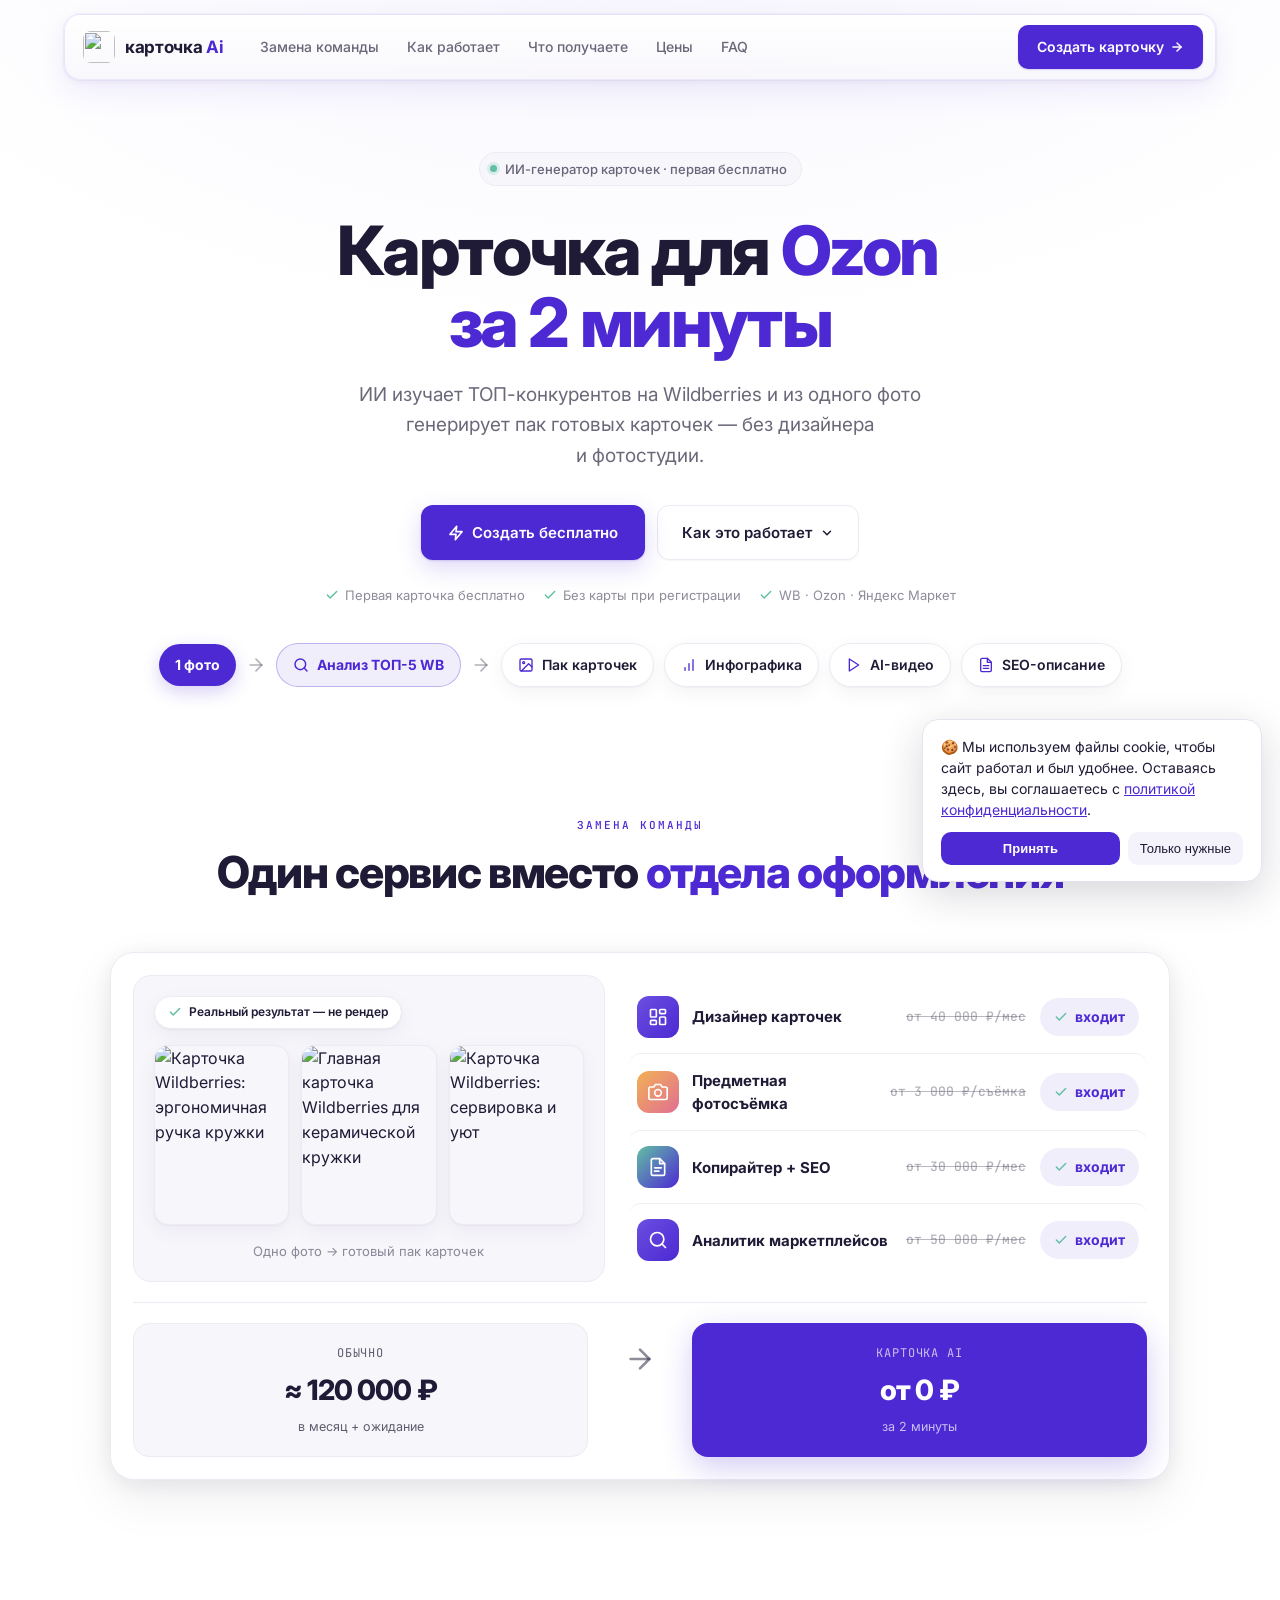
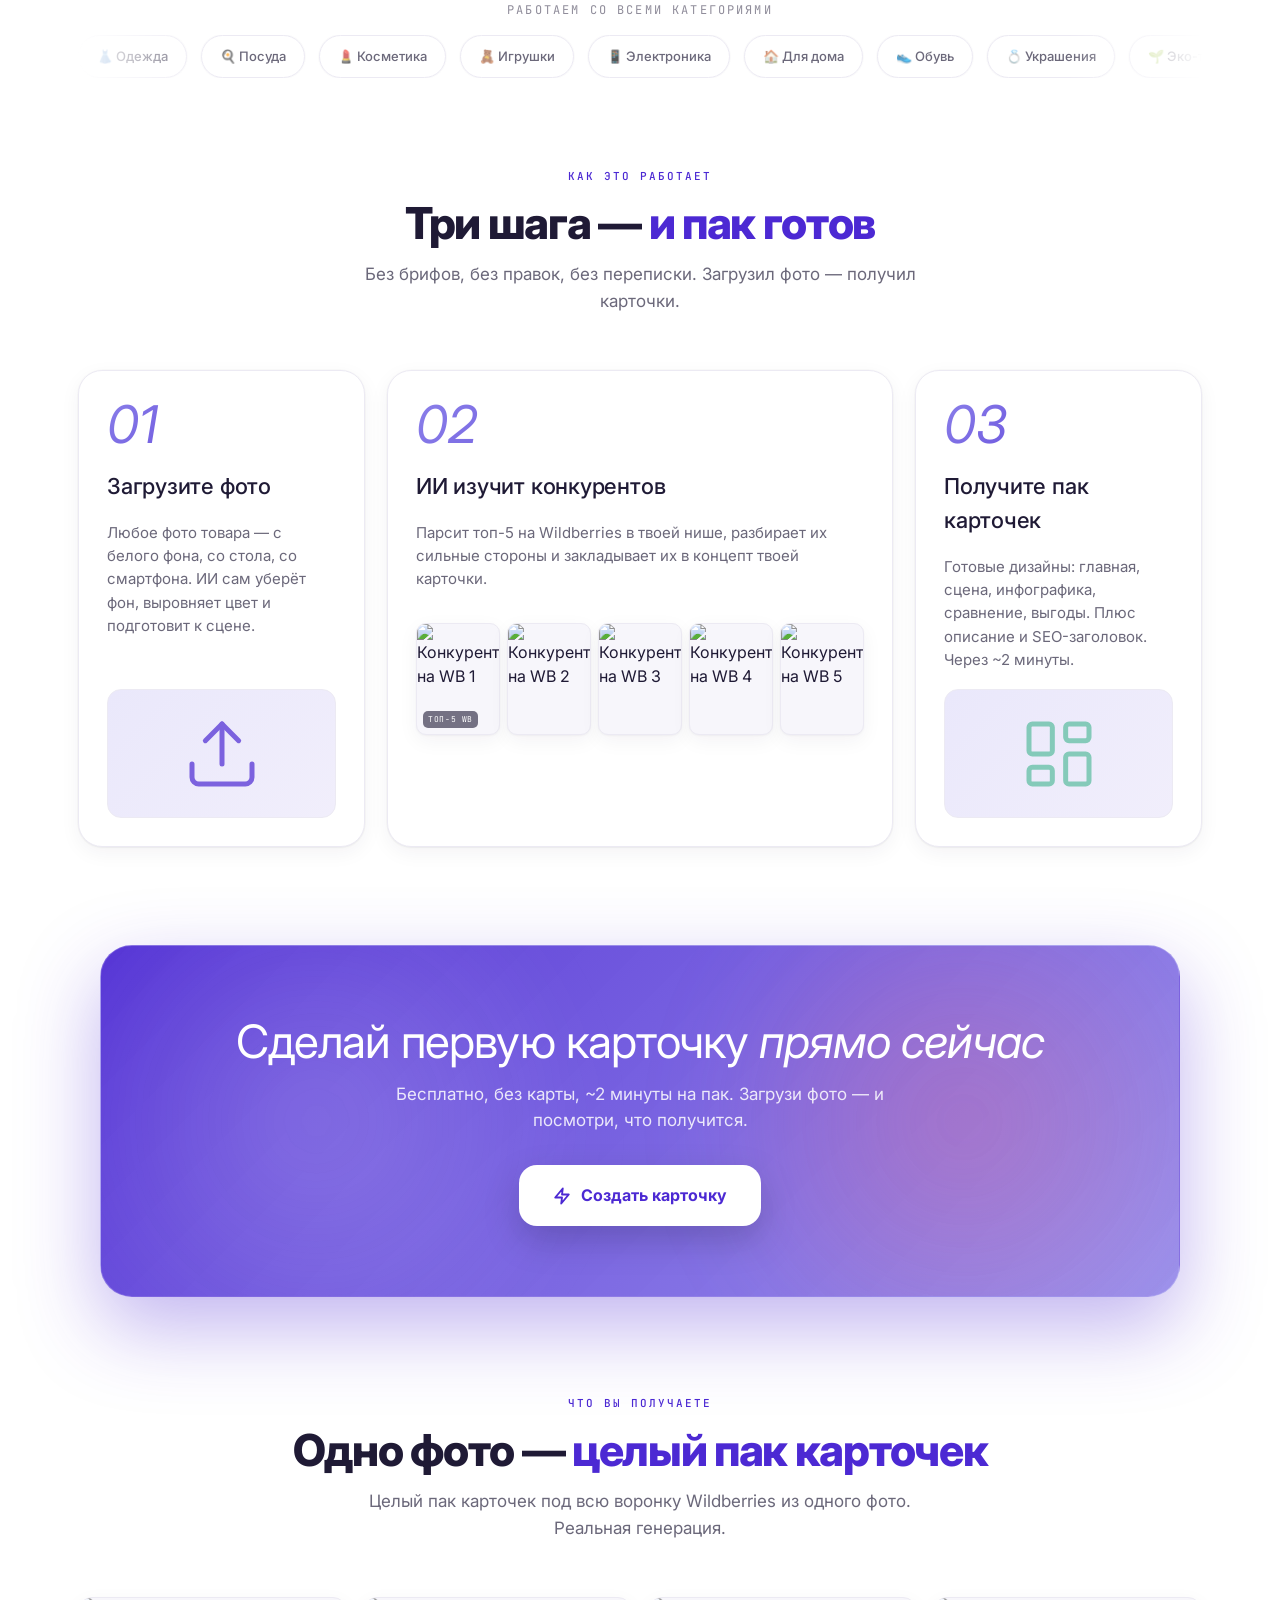
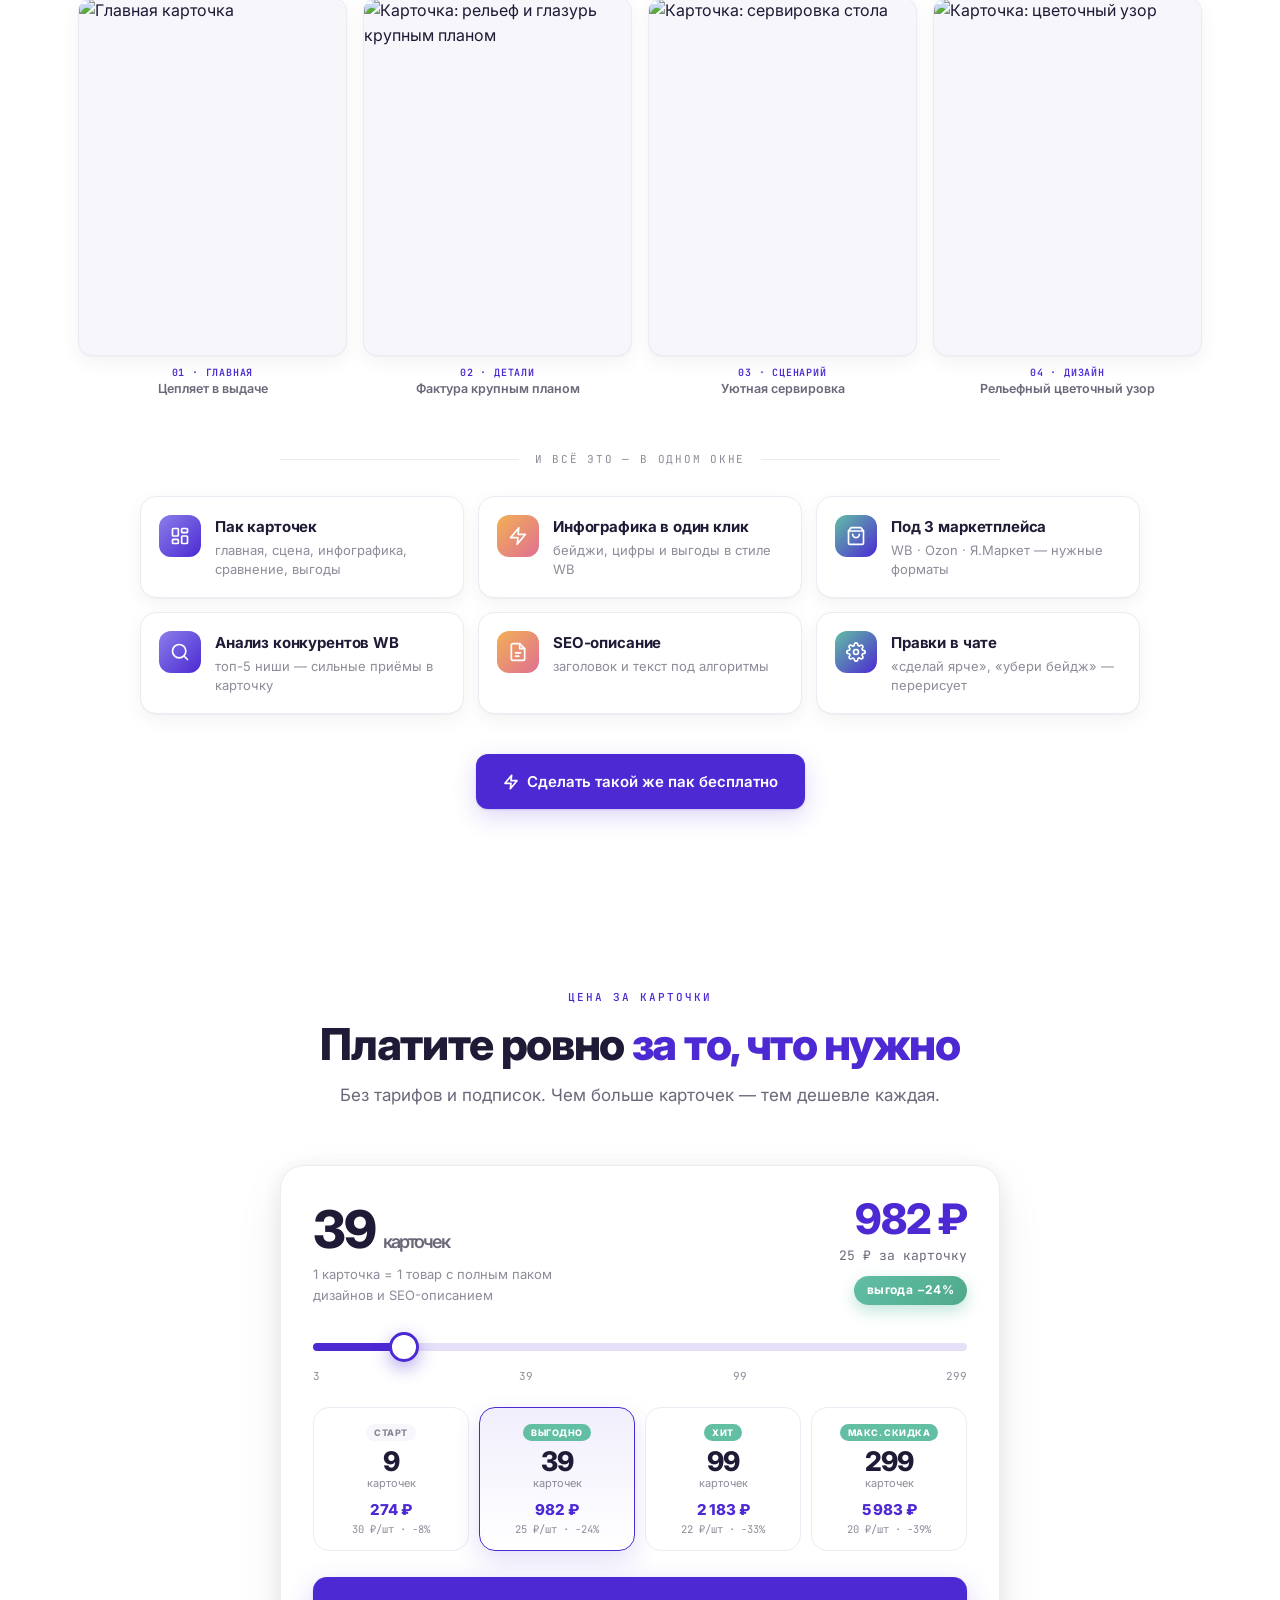
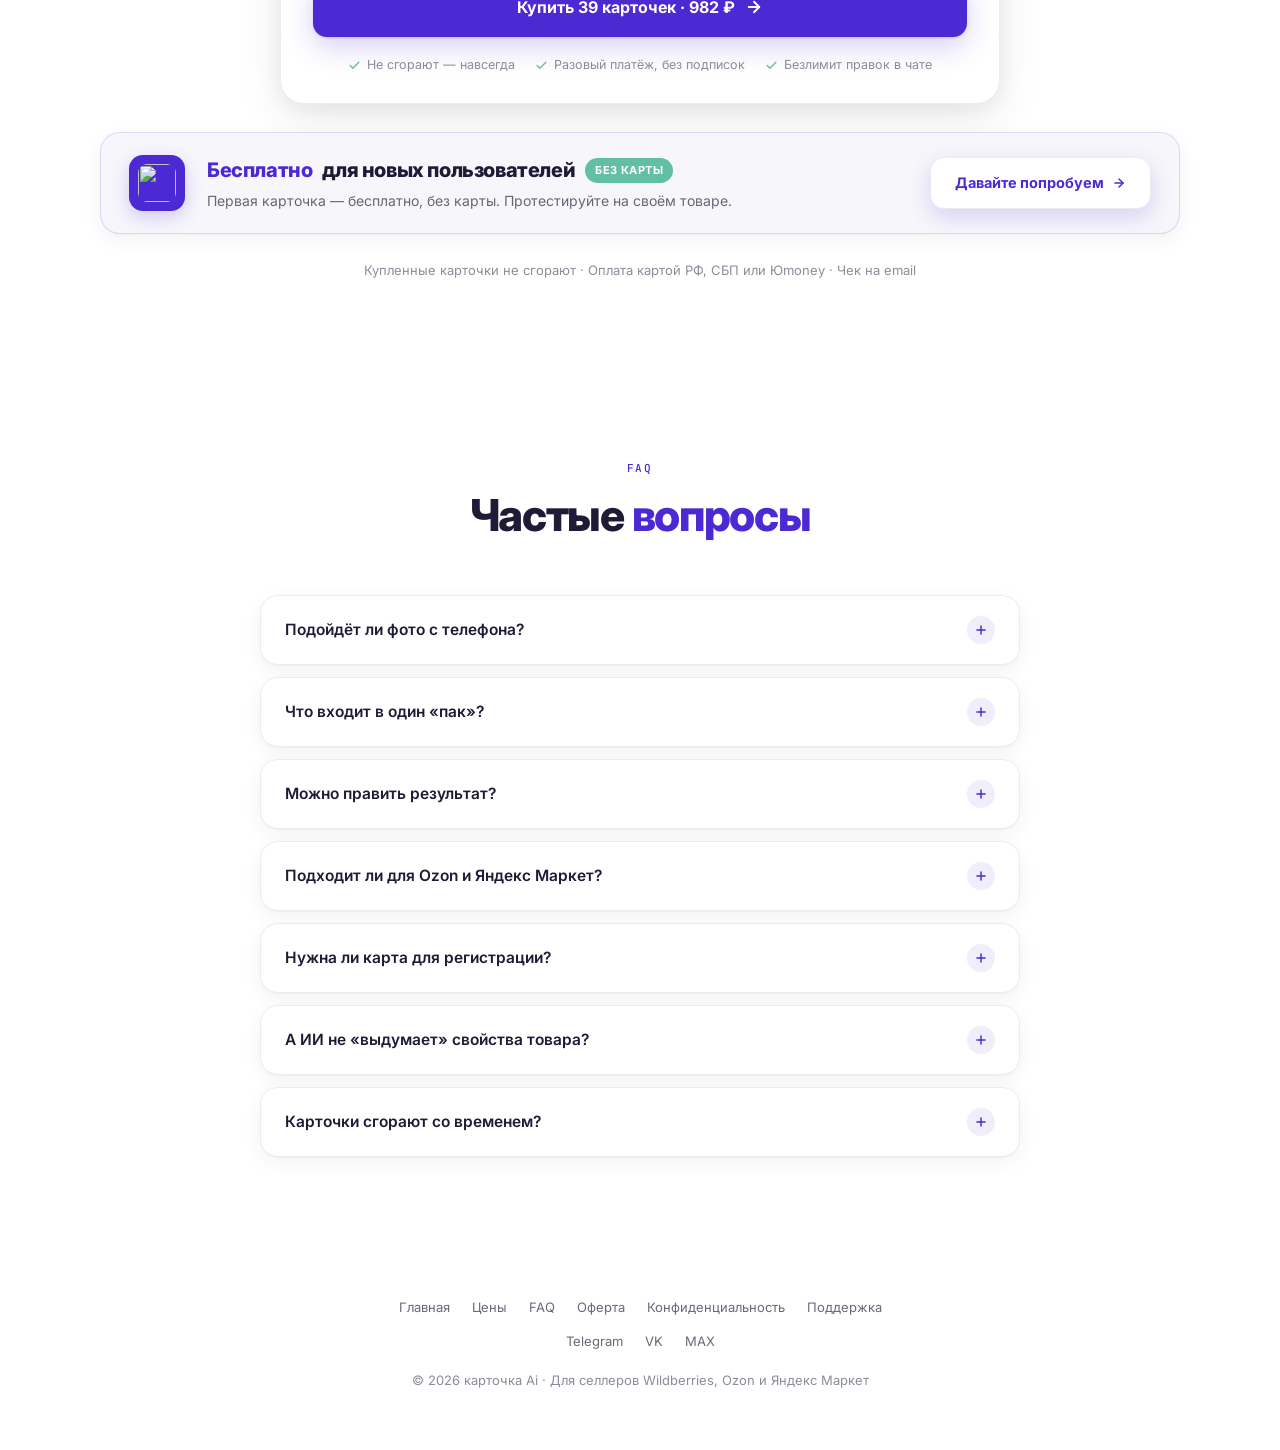
==== commit 42260454: "Add standalone portfolio demo and repair example gallery" ====
--- a/site/static/landing.html
+++ b/site/static/landing.html
@@ -1204,9 +1204,9 @@
   }
   .hero-fan-badge svg { color: var(--c-mint); }
 
-  /* Галерея пака — 6 реальных карточек */
+  /* Галерея сохранённого пака — четыре карточки */
   .pack-grid {
-    display: grid; grid-template-columns: repeat(6, 1fr); gap: 16px;
+    display: grid; grid-template-columns: repeat(4, minmax(0, 1fr)); gap: 16px;
   }
   .pack-item { display: flex; flex-direction: column; gap: 10px; }
   .pack-item .rc-frame { transition: transform 300ms cubic-bezier(0.22,1,0.36,1), box-shadow 300ms; }
@@ -1217,7 +1217,7 @@
   }
   .pack-cap span { display: block; font-size: 10px; font-weight: 600; letter-spacing: 0.08em;
     text-transform: uppercase; color: var(--accent); font-family: var(--font-mono); margin-bottom: 2px; }
-  @media (max-width: 900px) { .pack-grid { grid-template-columns: repeat(3, 1fr); } }
+  @media (max-width: 900px) { .pack-grid { grid-template-columns: repeat(2, minmax(0, 1fr)); } }
   @media (max-width: 520px) { .pack-grid { grid-template-columns: repeat(2, 1fr); gap: 12px; } }
 
   /* ===== Capabilities — компактная сетка возможностей (из бывших «6 инструментов») ===== */
@@ -1654,7 +1654,7 @@
             <div class="swap-proof-cards">
               <div class="rc-frame"><img src="/static/assets/example/card_2.jpg" alt="Карточка Wildberries: эргономичная ручка кружки" loading="lazy"></div>
               <div class="rc-frame"><img src="/static/assets/example/card_1.jpg" alt="Главная карточка Wildberries для керамической кружки" loading="lazy"></div>
-              <div class="rc-frame"><img src="/static/assets/example/card_5.jpg" alt="Карточка Wildberries: подарочная упаковка" loading="lazy"></div>
+              <div class="rc-frame"><img src="/static/assets/example/card_3.jpg" alt="Карточка Wildberries: сервировка и уют" loading="lazy"></div>
             </div>
             <div class="swap-proof-cap">Одно фото&nbsp;→ готовый пак карточек</div>
           </div>
@@ -1870,24 +1870,16 @@
           <div class="pack-cap"><span>01 · Главная</span>Цепляет в выдаче</div>
         </div>
         <div class="pack-item">
-          <div class="rc-frame"><img src="/static/assets/example/card_2.jpg" alt="Карточка: эргономичная ручка" loading="lazy"></div>
-          <div class="pack-cap"><span>02 · Удобство</span>Ложится в ладонь</div>
+          <div class="rc-frame"><img src="/static/assets/example/card_2.jpg" alt="Карточка: рельеф и глазурь крупным планом" loading="lazy"></div>
+          <div class="pack-cap"><span>02 · Детали</span>Фактура крупным планом</div>
         </div>
         <div class="pack-item">
-          <div class="rc-frame"><img src="/static/assets/example/card_3.jpg" alt="Карточка: качество глазури" loading="lazy"></div>
-          <div class="pack-cap"><span>03 · Качество</span>Не впитывает запах</div>
+          <div class="rc-frame"><img src="/static/assets/example/card_3.jpg" alt="Карточка: сервировка стола" loading="lazy"></div>
+          <div class="pack-cap"><span>03 · Сценарий</span>Уютная сервировка</div>
         </div>
         <div class="pack-item">
-          <div class="rc-frame"><img src="/static/assets/example/card_4.jpg" alt="Карточка: толстые стенки" loading="lazy"></div>
-          <div class="pack-cap"><span>04 · Выгода</span>Стенки 4 мм — тепло дольше</div>
-        </div>
-        <div class="pack-item">
-          <div class="rc-frame"><img src="/static/assets/example/card_5.jpg" alt="Карточка: подарочная упаковка" loading="lazy"></div>
-          <div class="pack-cap"><span>05 · Подарок</span>В подарочной коробке</div>
-        </div>
-        <div class="pack-item">
-          <div class="rc-frame"><img src="/static/assets/example/card_6.jpg" alt="Карточка-инфографика: сравнение" loading="lazy"></div>
-          <div class="pack-cap"><span>06 · Сравнение</span>5 причин выбрать</div>
+          <div class="rc-frame"><img src="/static/assets/example/card_4.jpg" alt="Карточка: цветочный узор" loading="lazy"></div>
+          <div class="pack-cap"><span>04 · Дизайн</span>Рельефный цветочный узор</div>
         </div>
       </div>
 
